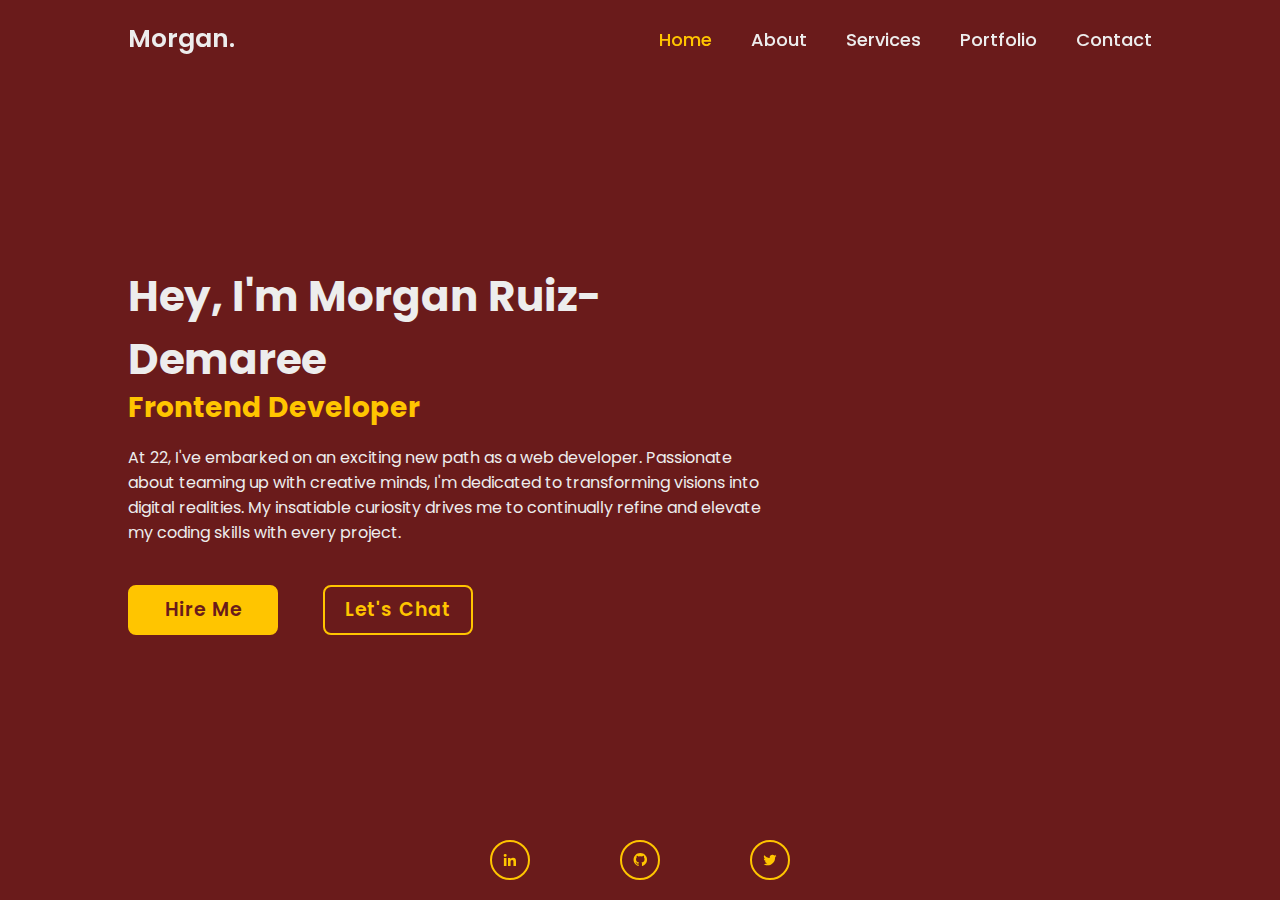
==== index.html @ c68534cd "updates to the footer of the page and sizing issue" ====
<!DOCTYPE html>
<html lang="en">
<head>
    <meta charset="UTF-8">
    <meta name="viewport" content="width=device-width, initial-scale=1.0">
    <title>Morgan R.</title>
    <link rel="stylesheet" href="style.css">
    <link href='https://unpkg.com/boxicons@2.1.4/css/boxicons.min.css' rel='stylesheet'>
    <link rel="preconnect" href="https://fonts.googleapis.com">
    <link rel="preconnect" href="https://fonts.gstatic.com" crossorigin>
    <link href="https://fonts.googleapis.com/css2?family=Poppins:wght@300&family=Roboto:wght@100;300&display=swap" rel="stylesheet">
</head>
<body>
    <header class="header">
        <a href="#" class="logo">Morgan.</a>

        <nav class="navbar">
            <a href="index.html" class="active">Home</a>
            <a href="about.html">About</a>
            <a href="#">Services</a>
            <a href="#">Portfolio</a>
            <a href="contact.html">Contact</a>
        </nav>
    </header>
    <section class="home">
        <div class="home-content">
            <h1>Hey, I'm Morgan Ruiz-Demaree</h1>
            <h3>Frontend Developer</h3>
            <p>At 22, I've embarked on an exciting new path as a web developer. Passionate about teaming up with creative minds, I'm dedicated to transforming visions into digital realities. My insatiable curiosity drives me to continually refine and elevate my coding skills with every project.</p>
            <div class="btn-box">
                <!-- Idea for the Hire Me button: 
                1. Hidden page that will direct them to the an alternative of the portfolio, maybe includes resume highlights? 
                2. A hidden page that basically is just like a cover letter -->
                <a href="#">Hire Me</a>
                <!-- This should just redirect to the contact me page, this should have links to all socials and boxes that allow them to fill out a message (need to see if this is possible through GitHub) -->
                <a href="#">Let's Chat</a>
            </div>
        </div>
    </section>
    <footer class="footer">
        <div class="footer-socials">
            <a href="https://www.linkedin.com/in/mruizdemaree"><i class='bx bxl-linkedin' ></i></a>
            <a href="https://github.com/mruizdem"><i class='bx bxl-github' ></i></a>
            <a href="https://twitter.com/MorganRuizDem"><i class='bx bxl-twitter' ></i></a>
        </div>
    </footer>
</body>
</html>
---- style.css ----
/* GENERAL STYLIZING */
* {
	margin: 0;
	padding: 0;
	box-sizing: border-box;
	font-family: "Poppins", sans-serif;
}

body {
	background: #6a1b1b;
	color: #ededed;
}
h1 {
	font-size: 42px;
	font-weight: 700;
}
h3 {
	font-size: 28px;
	font-weight: 700;
}
p {
	font-size: 16px;
}

/* HEADER */
.header {
	position: fixed;
	width: 100%;
    left: 0;
    top: 0;
	padding: 20px 10%;
	background: transparent;
	display: flex;
	justify-content: space-between;
	align-items: center;
	z-index: 100;
}
.logo {
	font-size: 25px;
	color: #ededed;
	text-decoration: none;
	font-weight: 600;
}

/* NAV BAR */
.navbar a {
	font-size: 18px;
	color: #ededed;
	text-decoration: none;
	font-weight: 500;
	margin-left: 35px;
	transition: 1s;
}
.navbar a:hover,
.navbar a.active {
	color: #ffc500;
}

/* INDEX HOME PAGE - MAIN */
.home {
	height: 100vh;
	display: flex;
	align-items: center;
	padding: 0 10%;
}
.home-content {
	max-width: 650px; /* min length required for home since my name is too long */
}
.home-content h3 {
	color: #ffc500;
	line-height: 1.2;
}
.home-content p {
	margin: 20px 0 40px;
}

/* HOME BUTTONS STYLING & ANIMATION */
.home-content .btn-box {
	display: flex;
	justify-content: space-between;
	width: 345px;
	height: 50px;
}
.btn-box a {
	position: relative;
	display: inline-flex;
	justify-content: center;
	align-items: center;
	width: 150px;
	height: 100%;
	background: #ffc500;
	border: 2px solid #ffc500;
	border-radius: 8px;
	font-size: 19px;
	color: #6a1b1b;
	text-decoration: none;
	font-weight: 600;
	letter-spacing: 1px;
	z-index: 1;
	overflow: hidden;
	transition: 0.5s;
}
.btn-box a:hover {
	color: #ffc500;
}
.btn-box a:nth-child(2) {
	background: transparent;
	color: #ffc500;
}
.btn-box a:nth-child(2):hover {
	color: #6a1b1b;
}
.btn-box a:nth-child(2)::before {
	background: #ffc500;
}
.btn-box a::before {
	content: "";
	position: absolute;
	top: 0;
	left: 0;
	width: 0;
	height: 100%;
	background: #6a1b1b;
	z-index: -1;
	transition: 0.5s;
}
.btn-box a:hover::before {
	width: 100%;
}

/* CONTACT - Body content */
.contact {
	display: flex;
	margin-top: 150px;
}
.contact-content {
	margin: 20px auto;
	width: 650px;
}
.contact-content h1 {
	text-align: center;
	font-size: 56px;
	color: #ffc500;
}
.contact-content h3 {
	text-align: center;
	font-weight: 400;
}
.contact-content p {
	text-align: center;
	margin: 10px 0 0px;
}
.contact-form {
	margin: 0 auto;
	width: 100%;
}
.contact-form label {
	display: inline-block;
	width: 20%; /* This percentage can be adjusted based on your design needs */
	text-align: left; /* Aligns the text to the right, making it closer to the input */
	margin-right: 10px; /* Adds some space between the label and the input */
}
.contact-form input {
	color: #ededed;
	background-color: #6a1b1b;
	border: 2px solid #ffc500;
}

.contact-form input, .contact-form textarea {
	width: 75%;
	margin-bottom: 10px;
	text-align: left; /* This ensures the input text starts from the left */
    padding-left: 5px;
}
/* This ensures the textarea and the submit button appear full width */
.contact-form textarea, .contact-form input[type="submit"] {
	width: 100%;
	display: block; /* This ensures they take up the full width of the form and start on a new line */
	color: #ededed;
	background-color: #6a1b1b;
	border: 2px solid #ffc500;
}
.contact-form textarea::placeholder {
	padding: 5px;
	color: #ededed;
	text-align: center;
}
#submit {
    text-align: center;
}

/* FOOTER */
.footer {
	background: transparent;
	padding: 20px 0;
	text-align: center;
	position: fixed;
	bottom: 0;
	left: 0;
	width: 100%;
	z-index: 1000;
}

/* FOOTER SOCIALS */
.footer-socials {
	width: 300px;
	margin: 0 auto;
	display: flex;
	justify-content: space-between;
}
.footer-socials a {
	display: inline-flex;
	justify-content: center;
	align-items: center;
	width: 40px;
	height: 40px;
	background: transparent;
	border: 2px solid #ffc500;
	border-radius: 20px;
	color: #ffc500;
	text-decoration: none;
}
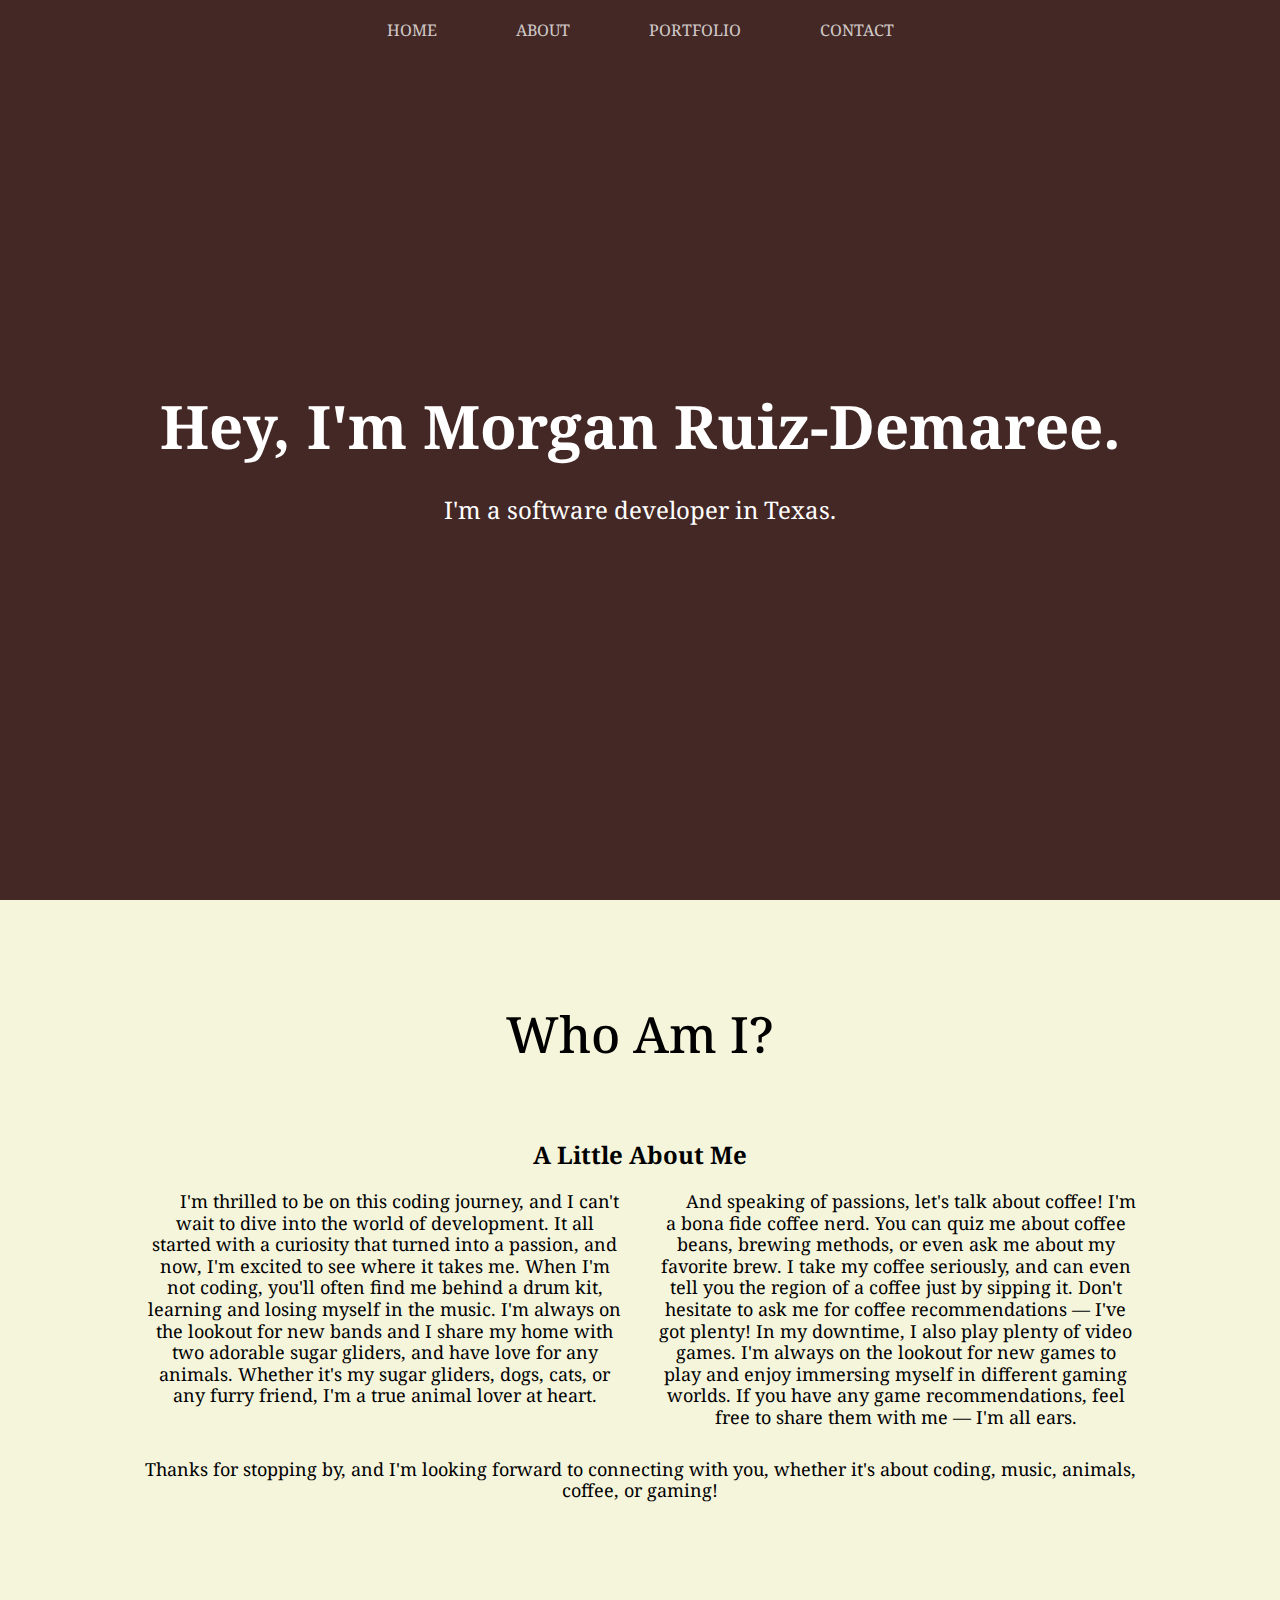
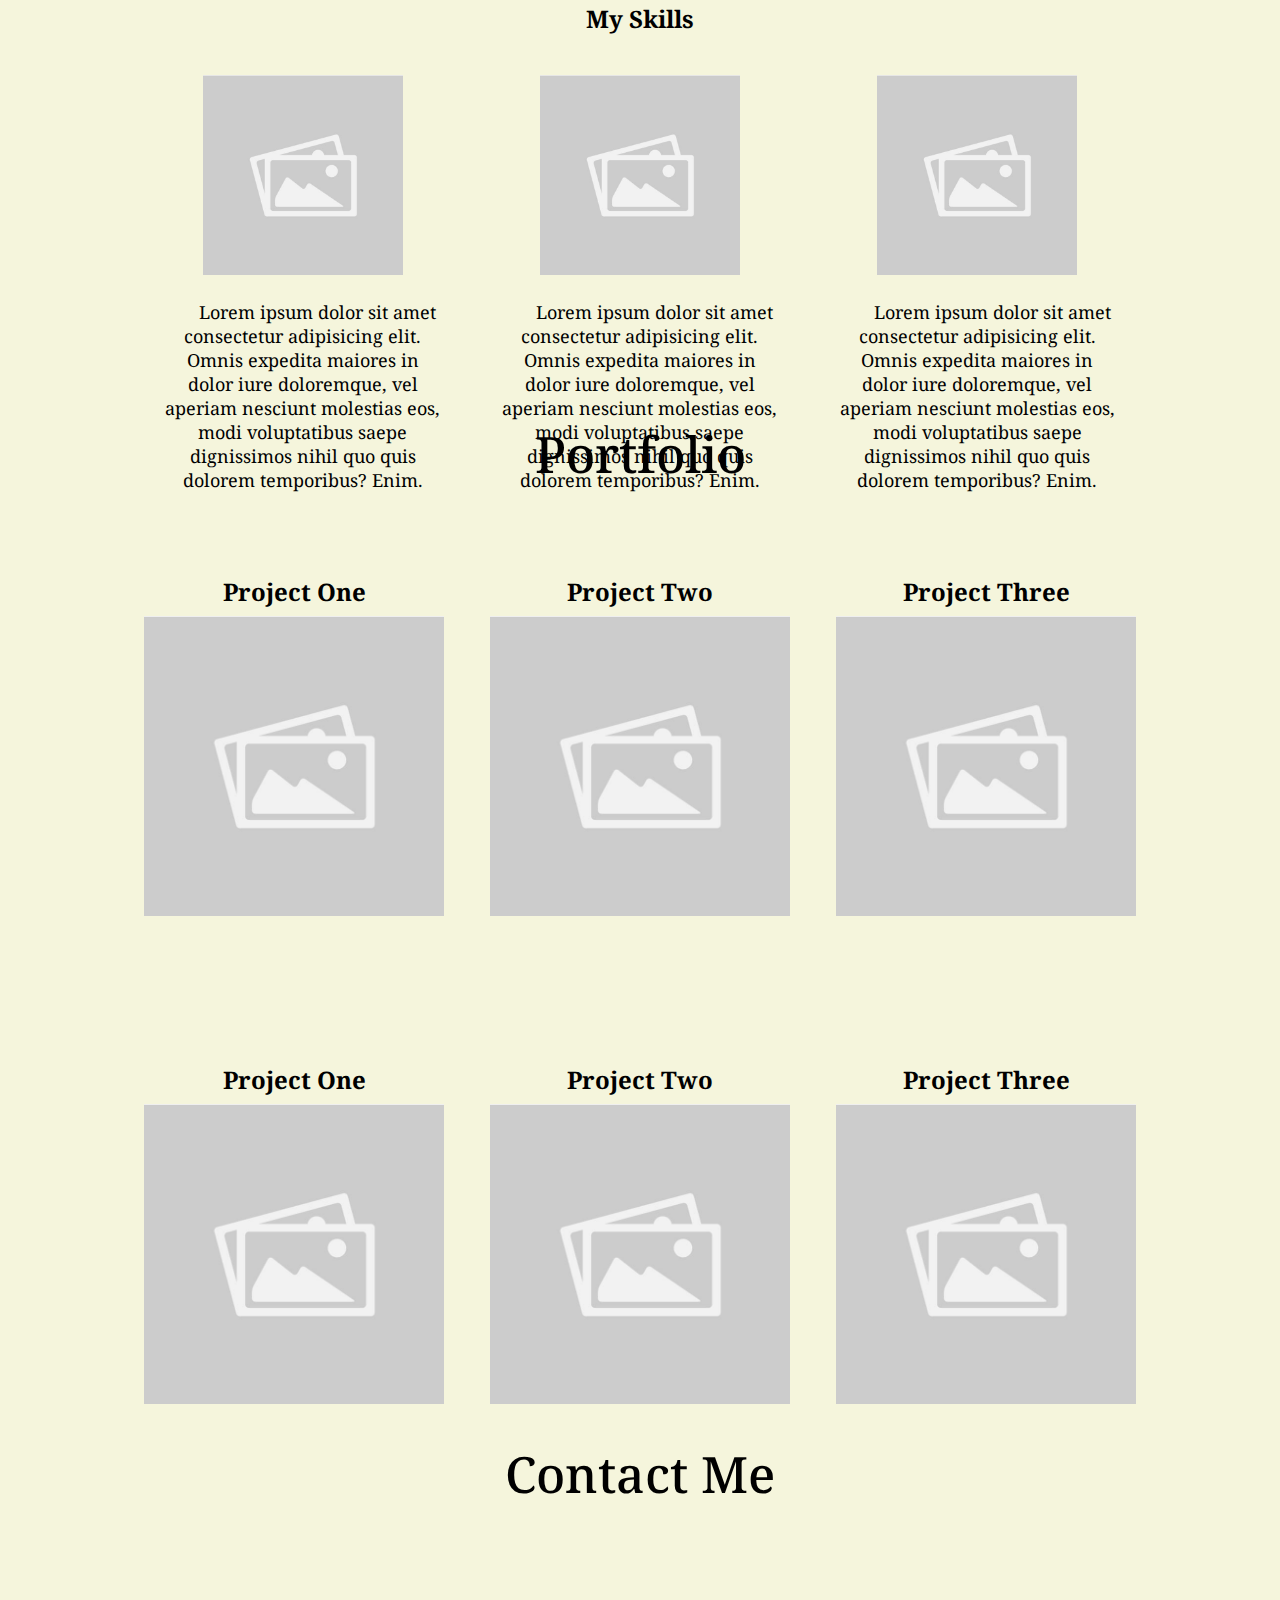
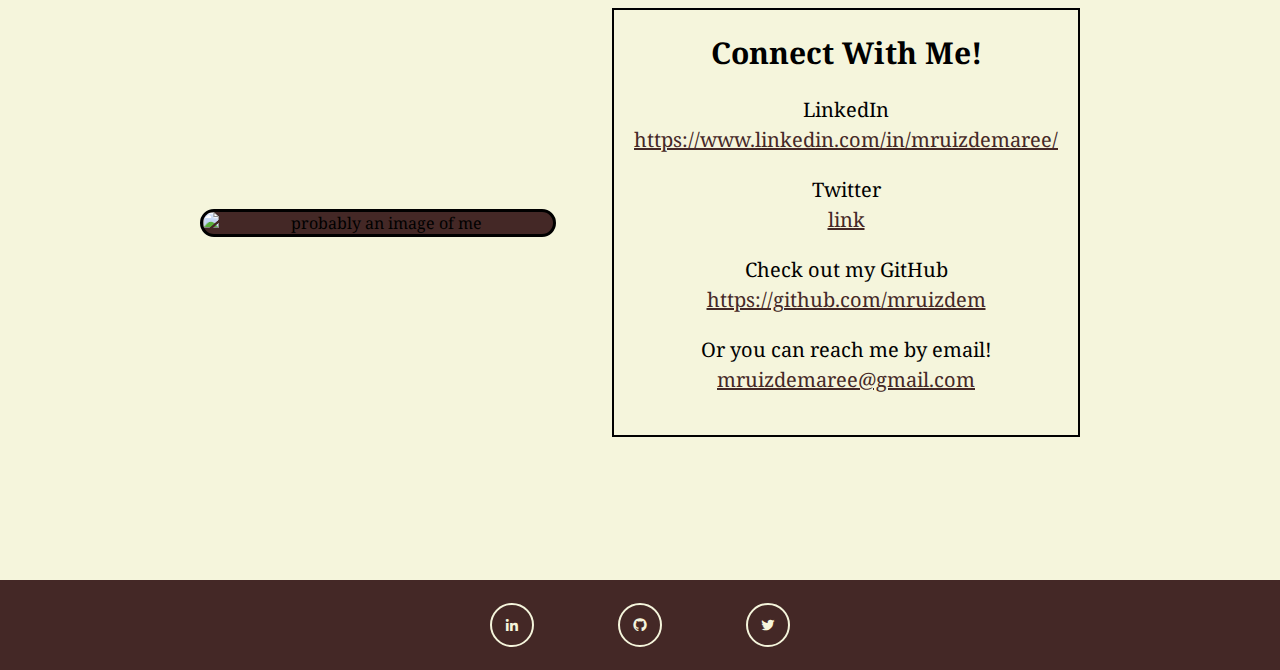
==== commit 8aa684fd: "lots of edits" ====
--- a/index.html
+++ b/index.html
@@ -3,46 +3,129 @@
 <head>
     <meta charset="UTF-8">
     <meta name="viewport" content="width=device-width, initial-scale=1.0">
-    <title>Morgan R.</title>
+    <title>Morgan Ruiz-Demaree</title>
     <link rel="stylesheet" href="style.css">
     <link href='https://unpkg.com/boxicons@2.1.4/css/boxicons.min.css' rel='stylesheet'>
     <link rel="preconnect" href="https://fonts.googleapis.com">
-    <link rel="preconnect" href="https://fonts.gstatic.com" crossorigin>
-    <link href="https://fonts.googleapis.com/css2?family=Poppins:wght@300&family=Roboto:wght@100;300&display=swap" rel="stylesheet">
+<link rel="preconnect" href="https://fonts.gstatic.com" crossorigin>
+<link href="https://fonts.googleapis.com/css2?family=Noto+Serif:wght@300&display=swap" rel="stylesheet">
 </head>
 <body>
+    <!-- HEADER -->
     <header class="header">
-        <a href="#" class="logo">Morgan.</a>
-
-        <nav class="navbar">
-            <a href="index.html" class="active">Home</a>
-            <a href="about.html">About</a>
-            <a href="#">Services</a>
-            <a href="#">Portfolio</a>
-            <a href="contact.html">Contact</a>
+        <nav class="nav-bar">
+            <a href="#home">HOME</a>
+            <a href="#about">ABOUT</a>
+            <a href="#portfolio">PORTFOLIO</a>
+            <a href="#contact">CONTACT</a>
         </nav>
     </header>
-    <section class="home">
-        <div class="home-content">
-            <h1>Hey, I'm Morgan Ruiz-Demaree</h1>
-            <h3>Frontend Developer</h3>
-            <p>At 22, I've embarked on an exciting new path as a web developer. Passionate about teaming up with creative minds, I'm dedicated to transforming visions into digital realities. My insatiable curiosity drives me to continually refine and elevate my coding skills with every project.</p>
-            <div class="btn-box">
-                <!-- Idea for the Hire Me button: 
-                1. Hidden page that will direct them to the an alternative of the portfolio, maybe includes resume highlights? 
-                2. A hidden page that basically is just like a cover letter -->
-                <a href="#">Hire Me</a>
-                <!-- This should just redirect to the contact me page, this should have links to all socials and boxes that allow them to fill out a message (need to see if this is possible through GitHub) -->
-                <a href="#">Let's Chat</a>
-            </div>
+
+    <main class="main">
+        <!-- HOME PAGE -->
+        <div class="page-layout home" id="home">
+            <section class="home-content">
+                <h1 id="title">Hey, I'm Morgan Ruiz-Demaree.</h1>
+                <span class="title-info">I'm a software developer in Texas.</span>
+            </section>
         </div>
-    </section>
+
+        <!-- ABOUT ME PAGE -->
+        <div class="page-layout about" id="about">
+            <section class="about-content">
+                <h2>Who Am I?</h2>
+                <h4>A Little About Me</h4>
+                <div class="about-info">
+                    <p>I'm thrilled to be on this coding journey, and I can't wait to dive into the world of development. It all started with a curiosity that turned into a passion, and now, I'm excited to see where it takes me. When I'm not coding, you'll often find me behind a drum kit, learning and losing myself in the music. I'm always on the lookout for new bands and I share my home with two adorable sugar gliders, and have love for any animals. Whether it's my sugar gliders, dogs, cats, or any furry friend, I'm a true animal lover at heart.</p>
+                    <p>And speaking of passions, let's talk about coffee! I'm a bona fide coffee nerd. You can quiz me about coffee beans, brewing methods, or even ask me about my favorite brew. I take my coffee seriously, and can even tell you the region of a coffee just by sipping it. Don't hesitate to ask me for coffee recommendations — I've got plenty! In my downtime, I also play plenty of video games. I'm always on the lookout for new games to play and enjoy immersing myself in different gaming worlds. If you have any game recommendations, feel free to share them with me — I'm all ears.</p>
+                    <span>Thanks for stopping by, and I'm looking forward to connecting with you, whether it's about coding, music, animals, coffee, or gaming!</span>
+                </div>
+                <section class="skills-info">
+                    <h4 id="skills-header">My Skills</h4>
+                    <div class="skill">
+                        <img src="assets/images/placeholder.jpg" alt="#">
+                        <p>Lorem ipsum dolor sit amet consectetur adipisicing elit. Omnis expedita maiores in dolor iure doloremque, vel aperiam nesciunt molestias eos, modi voluptatibus saepe dignissimos nihil quo quis dolorem temporibus? Enim.</p>
+                    </div>
+                    <div class="skill">
+                        <img src="assets/images/placeholder.jpg" alt="#">
+                        <p>Lorem ipsum dolor sit amet consectetur adipisicing elit. Omnis expedita maiores in dolor iure doloremque, vel aperiam nesciunt molestias eos, modi voluptatibus saepe dignissimos nihil quo quis dolorem temporibus? Enim.</p>
+                    </div>
+                    <div class="skill">
+                        <img src="assets/images/placeholder.jpg" alt="#">
+                        <p>Lorem ipsum dolor sit amet consectetur adipisicing elit. Omnis expedita maiores in dolor iure doloremque, vel aperiam nesciunt molestias eos, modi voluptatibus saepe dignissimos nihil quo quis dolorem temporibus? Enim.</p>
+                    </div>
+                </section>
+            </section>
+        </div>
+
+        <!-- PORTFOLIO PAGE -->
+        <div class="page-layout portfolio" id="portfolio">
+            <section class="portfolio-content">
+                <h2>Portfolio</h2>
+                <!-- SECTIONS INTO TWO ROWS FOR READABILITY -->
+                <!-- ROW ONE -->
+                <div class="project-row">
+                    <section class="project">
+                        <h4>Project One</h4>
+                        <a href="#"><img src="assets/images/placeholder.jpg" alt="project-1"></a>
+                    </section>
+                    <section class="project">
+                        <h4>Project Two</h4>
+                        <a href="#"><img src="assets/images/placeholder.jpg" alt="project-2"></a>
+                    </section>
+                    <section class="project">
+                        <h4>Project Three</h4>
+                        <a href="#"><img src="assets/images/placeholder.jpg" alt="project-3"></a>
+                    </section>
+                </div>
+                <!-- ROW TWO -->
+                <div class="project-row">
+                    <section class="project">
+                        <h4>Project One</h4>
+                        <a href="#"><img src="assets/images/placeholder.jpg" alt="project-1"></a>
+                    </section>
+                    <section class="project">
+                        <h4>Project Two</h4>
+                        <a href="#"><img src="assets/images/placeholder.jpg" alt="project-2"></a>
+                    </section>
+                    <section class="project">
+                        <h4>Project Three</h4>
+                        <a href="#"><img src="assets/images/placeholder.jpg" alt="project-3"></a>
+                    </section>
+                </div>
+            </section>
+        </div>
+
+        <!-- CONTACT PAGE -->
+        <div class="page-layout contact" id="contact">
+            <section class="contact-content">
+                <h2>Contact Me</h2>
+                <div class="contact-info">
+                    <img src="assets/images/me.png" alt="probably an image of me" id="personal-image">
+                    <section class="info-container">
+                        <h6>Connect With Me!</h6>
+                        <span>LinkedIn</span>
+                        <a href="https://www.linkedin.com/in/mruizdemaree/">https://www.linkedin.com/in/mruizdemaree/</a>
+                        <span>Twitter</span>
+                        <a href="#">link</a>
+                        <span>Check out my GitHub</span>
+                        <a href="https://github.com/mruizdem">https://github.com/mruizdem</a>
+                        <span>Or you can reach me by email!</span>
+                        <a href="mailto:mruizdemaree@gmail.com">mruizdemaree@gmail.com</a>
+                    </section>
+                </div>
+            </section>
+        </div>
+    </main>
+
+    <!-- FOOTER -->
     <footer class="footer">
         <div class="footer-socials">
-            <a href="https://www.linkedin.com/in/mruizdemaree"><i class='bx bxl-linkedin' ></i></a>
+            <a href="https://www.linkedin.com/in/mruizdemaree/"><i class='bx bxl-linkedin'></i></a>
             <a href="https://github.com/mruizdem"><i class='bx bxl-github' ></i></a>
-            <a href="https://twitter.com/MorganRuizDem"><i class='bx bxl-twitter' ></i></a>
+            <a href="#"><i class='bx bxl-twitter' ></i></a>
         </div>
     </footer>
+    <script src="script.js"></script>
 </body>
-</html>
+</html>--- a/style.css
+++ b/style.css
@@ -1,213 +1,249 @@
-/* GENERAL STYLIZING */
+/* -------------------- COLORS -------------------- */
+/* 
+#f5f5dc - beige
+#dcae96 - light red
+#90645a - maroonish
+#442826 - dark
+*/
+
+/* -------------------- CSS RESET -------------------- */
 * {
-	margin: 0;
-	padding: 0;
-	box-sizing: border-box;
-	font-family: "Poppins", sans-serif;
-}
-
+    margin: 0;
+    padding: 0;
+    font-family: 'Noto Serif', serif;
+    flex-wrap: wrap;
+}
+
+/* -------------------- TYPOGRAPHY -------------------- */
+#title {
+    font-size: 60px;
+    color: white;
+}
+
+h2 {
+    font-size: 50px;
+    font-weight: 500;
+    margin-bottom: 50px;
+}
+
+h4 {
+    font-size: 24px;
+}
+
+h6 {
+    font-size: 30px;
+    margin-bottom: 20px;
+}
+
+p {
+    text-align: center;
+    font-size: 18px;
+    text-indent: 30px;
+}
+
+span {
+    font-size: 24px;
+    color: white;
+}
+
+/* -------------------- BODY EDITS -------------------- */
 body {
-	background: #6a1b1b;
-	color: #ededed;
-}
-h1 {
-	font-size: 42px;
-	font-weight: 700;
-}
-h3 {
-	font-size: 28px;
-	font-weight: 700;
-}
-p {
-	font-size: 16px;
-}
-
-/* HEADER */
+    background-color: #442826;
+}
+
+.page-layout {
+    height: 100vh;
+    padding: 100px 20px 20px 20px;
+    text-align: center;
+}
+
+.about-content, .portfolio-content, .contact-content {
+    width: 80%;
+    margin: 0 auto;
+}
+
+/* -------------------- HEADER STYLES -------------------- */
 .header {
-	position: fixed;
-	width: 100%;
+    background-color: #442826;
+    opacity: 75%;
+    position: fixed;
+    top: 0;
     left: 0;
-    top: 0;
-	padding: 20px 10%;
-	background: transparent;
-	display: flex;
-	justify-content: space-between;
-	align-items: center;
-	z-index: 100;
-}
-.logo {
-	font-size: 25px;
-	color: #ededed;
-	text-decoration: none;
-	font-weight: 600;
-}
-
-/* NAV BAR */
-.navbar a {
-	font-size: 18px;
-	color: #ededed;
-	text-decoration: none;
-	font-weight: 500;
-	margin-left: 35px;
-	transition: 1s;
-}
-.navbar a:hover,
-.navbar a.active {
-	color: #ffc500;
-}
-
-/* INDEX HOME PAGE - MAIN */
-.home {
-	height: 100vh;
-	display: flex;
-	align-items: center;
-	padding: 0 10%;
+    height: 60px;
+    width: 100%;
+    display: flex;
+    justify-content: center;
+    align-items: center;
+}
+
+.nav-bar a {
+    padding-right: 75px;
+    color: white;
+    text-decoration: none;
+    transition: .3s;
+}
+
+.nav-bar a:last-of-type {
+    padding: 0;
+}
+
+.nav-bar a:hover, .nav-bar a.active {
+    color: black;
+}
+
+/* -------------------- HOME STYLES -------------------- */
+#home {
+    padding: 0;
+    display: flex;
+    justify-content: center;
+    align-items: center;
 }
 .home-content {
-	max-width: 650px; /* min length required for home since my name is too long */
-}
-.home-content h3 {
-	color: #ffc500;
-	line-height: 1.2;
-}
-.home-content p {
-	margin: 20px 0 40px;
-}
-
-/* HOME BUTTONS STYLING & ANIMATION */
-.home-content .btn-box {
-	display: flex;
-	justify-content: space-between;
-	width: 345px;
-	height: 50px;
-}
-.btn-box a {
-	position: relative;
-	display: inline-flex;
-	justify-content: center;
-	align-items: center;
-	width: 150px;
-	height: 100%;
-	background: #ffc500;
-	border: 2px solid #ffc500;
-	border-radius: 8px;
-	font-size: 19px;
-	color: #6a1b1b;
-	text-decoration: none;
-	font-weight: 600;
-	letter-spacing: 1px;
-	z-index: 1;
-	overflow: hidden;
-	transition: 0.5s;
-}
-.btn-box a:hover {
-	color: #ffc500;
-}
-.btn-box a:nth-child(2) {
-	background: transparent;
-	color: #ffc500;
-}
-.btn-box a:nth-child(2):hover {
-	color: #6a1b1b;
-}
-.btn-box a:nth-child(2)::before {
-	background: #ffc500;
-}
-.btn-box a::before {
-	content: "";
-	position: absolute;
-	top: 0;
-	left: 0;
-	width: 0;
-	height: 100%;
-	background: #6a1b1b;
-	z-index: -1;
-	transition: 0.5s;
-}
-.btn-box a:hover::before {
-	width: 100%;
-}
-
-/* CONTACT - Body content */
+    display: flex;
+    justify-content: center;
+    align-items: center;
+    flex-direction: column;
+    line-height: 2;
+}
+
+/* -------------------- ABOUT STYLES -------------------- */
+.about {
+    background-color: #f5f5dc;
+}
+
+.about-content {
+    display: flex;
+    flex-direction: column;
+    gap: 20px;
+}
+
+.about-info {
+    display: flex;
+    justify-content: space-evenly;
+    line-height: 1.2;
+    gap: 30px;
+    margin-bottom: 80px;
+    flex-wrap: wrap;
+}
+
+.about-info p {
+    flex: 1;
+}
+
+.about-info span {
+    font-size: 18px;
+    color: black;
+    width: 100%;
+}
+
+.skills-info {
+    text-align: center;
+    display: flex;
+    flex-wrap: wrap;
+    justify-content: space-evenly;
+    align-items: center;
+    gap: 20px;
+}
+
+.skill {
+    flex: 1;
+    padding: 20px;
+}
+
+.skill img {
+    width: 200px;
+    margin-bottom: 20px;
+}
+
+#skills-header {
+    width: 100%;
+}
+
+/* -------------------- PORTFOLIO STYLES -------------------- */
+.portfolio {
+    background-color: #f5f5dc;
+}
+
+.portfolio-content {
+    display: flex;
+    flex-direction: column;
+    gap: 30px;
+}
+
+.project-row {
+    display: flex;
+    justify-content: space-between;
+    align-items: center;
+    margin-bottom: 100px;
+}
+
+.project {
+    line-height: 2;
+}
+
+.project img {
+    width: 300px;
+}
+
+/* -------------------- CONTACT STYLES -------------------- */
 .contact {
-	display: flex;
-	margin-top: 150px;
-}
-.contact-content {
-	margin: 20px auto;
-	width: 650px;
-}
-.contact-content h1 {
-	text-align: center;
-	font-size: 56px;
-	color: #ffc500;
-}
-.contact-content h3 {
-	text-align: center;
-	font-weight: 400;
-}
-.contact-content p {
-	text-align: center;
-	margin: 10px 0 0px;
-}
-.contact-form {
-	margin: 0 auto;
-	width: 100%;
-}
-.contact-form label {
-	display: inline-block;
-	width: 20%; /* This percentage can be adjusted based on your design needs */
-	text-align: left; /* Aligns the text to the right, making it closer to the input */
-	margin-right: 10px; /* Adds some space between the label and the input */
-}
-.contact-form input {
-	color: #ededed;
-	background-color: #6a1b1b;
-	border: 2px solid #ffc500;
-}
-
-.contact-form input, .contact-form textarea {
-	width: 75%;
-	margin-bottom: 10px;
-	text-align: left; /* This ensures the input text starts from the left */
-    padding-left: 5px;
-}
-/* This ensures the textarea and the submit button appear full width */
-.contact-form textarea, .contact-form input[type="submit"] {
-	width: 100%;
-	display: block; /* This ensures they take up the full width of the form and start on a new line */
-	color: #ededed;
-	background-color: #6a1b1b;
-	border: 2px solid #ffc500;
-}
-.contact-form textarea::placeholder {
-	padding: 5px;
-	color: #ededed;
-	text-align: center;
-}
-#submit {
-    text-align: center;
-}
-
-/* FOOTER */
+    background-color: #f5f5dc;
+    height: 80vh;
+}
+
+.contact-info {
+    padding-top: 50px;
+    display: flex;
+    justify-content: space-evenly;
+    align-items: center;
+}
+
+.info-container {
+    color: black;
+    border: 2px solid black;
+    line-height: 1.5;
+    padding: 20px 20px;
+}
+
+.info-container a, .info-container span {
+    font-size: 20px;
+    color: black;
+    display: block;
+}
+
+.info-container a {
+    padding-bottom: 20px;
+    color: #442826;
+}
+
+.info-container a:hover {
+    color: #dcae96;
+}
+
+#personal-image {
+    width: 350px;
+    background-color: #442826;
+    border: 3px solid black;
+    border-radius: 50px;
+}
+
+/* -------------------- FOOTER STYLES -------------------- */
 .footer {
-	background: transparent;
-	padding: 20px 0;
-	text-align: center;
-	position: fixed;
-	bottom: 0;
-	left: 0;
-	width: 100%;
-	z-index: 1000;
-}
-
-/* FOOTER SOCIALS */
+    background-color: #442826;
+    height: 10vh;
+    width: 100%;
+    display: flex;
+    justify-content: center;
+    align-items: center;
+}
+
 .footer-socials {
 	width: 300px;
 	margin: 0 auto;
 	display: flex;
 	justify-content: space-between;
 }
+
 .footer-socials a {
 	display: inline-flex;
 	justify-content: center;
@@ -215,8 +251,15 @@
 	width: 40px;
 	height: 40px;
 	background: transparent;
-	border: 2px solid #ffc500;
-	border-radius: 20px;
-	color: #ffc500;
+	border: 2px solid #f5f5dc;
+	border-radius: 30px;
+	color: #f5f5dc;
 	text-decoration: none;
 }
+
+.footer-socials a:hover {
+    border-color: black;
+    color: black;
+}
+
+/* -------------------- BUTTON STYLES -------------------- */
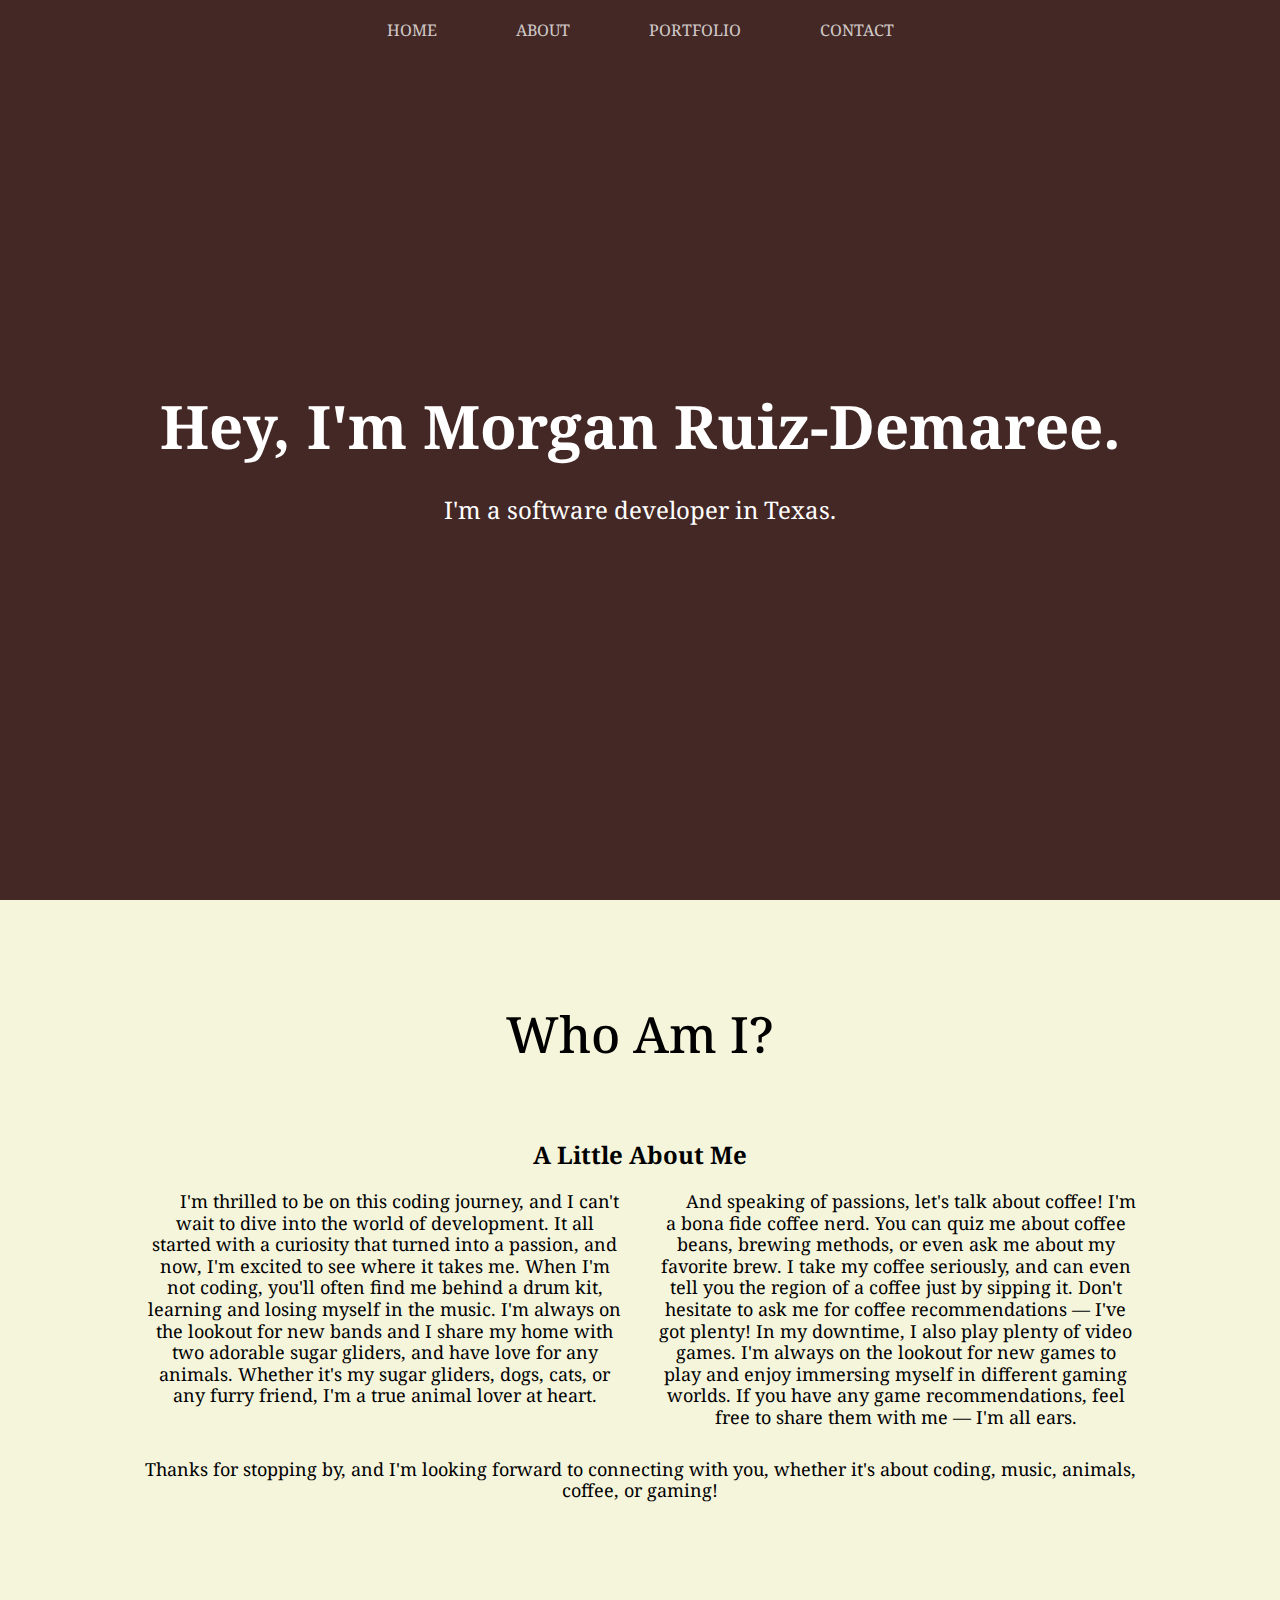
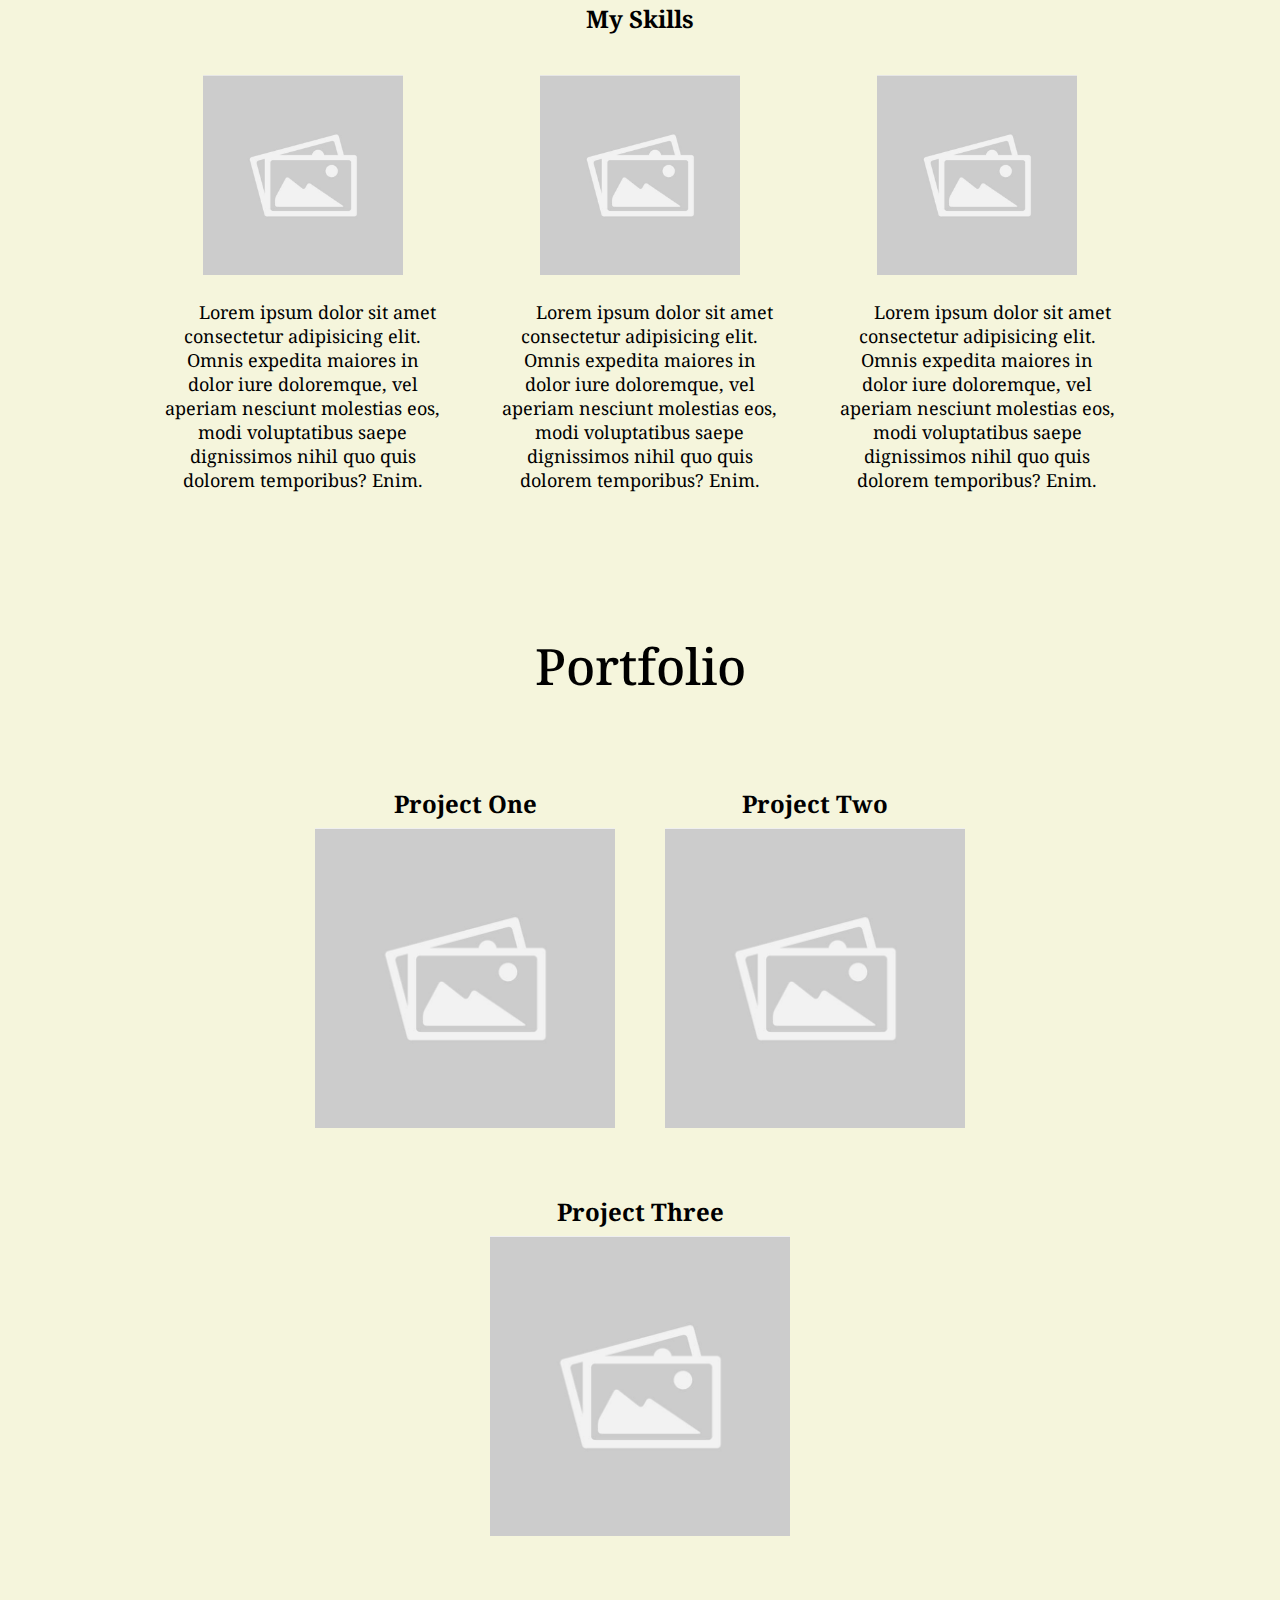
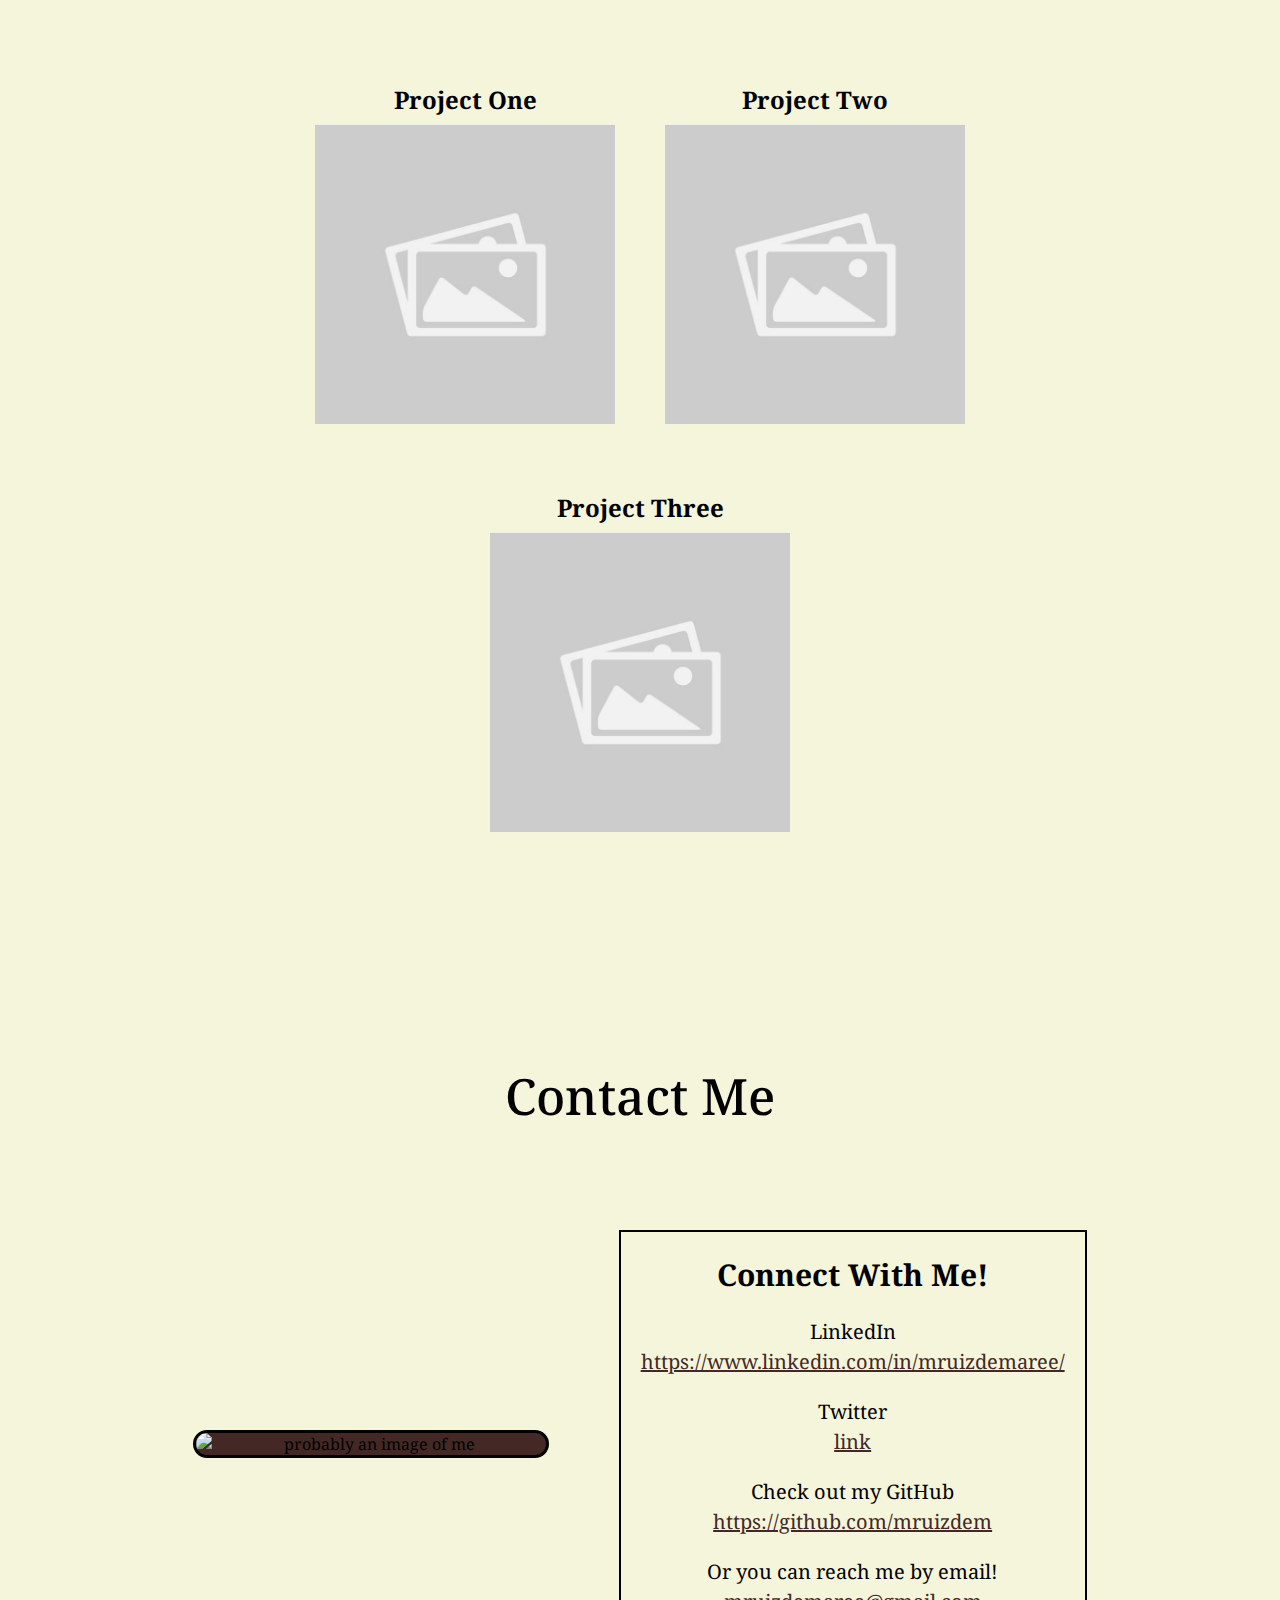
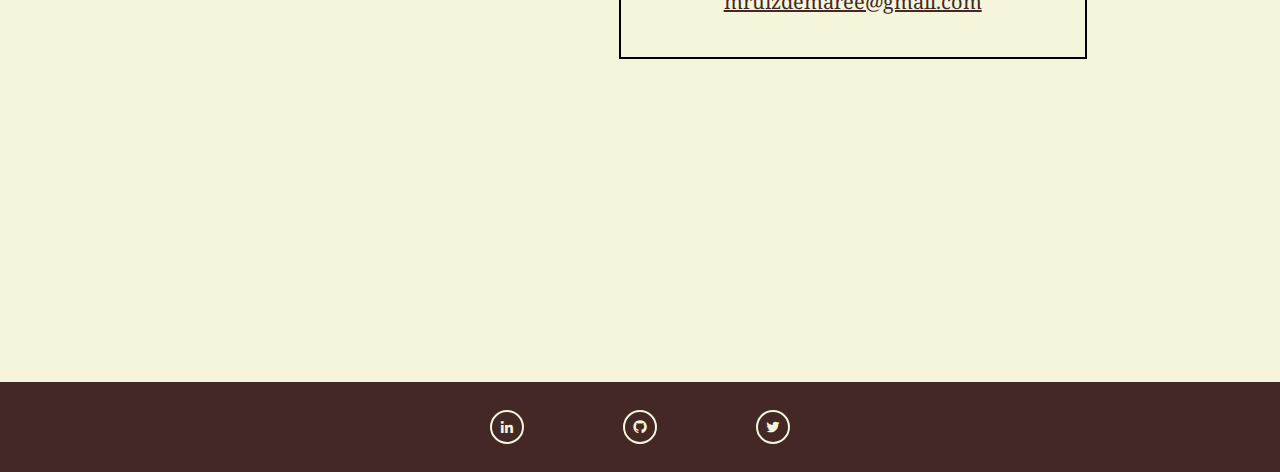
==== commit d9bfc674: "adjustments for mobile" ====
--- a/index.html
+++ b/index.html
@@ -13,7 +13,7 @@
 <body>
     <!-- HEADER -->
     <header class="header">
-        <nav class="nav-bar">
+        <nav class="nav-bar" id="nav-bar">
             <a href="#home">HOME</a>
             <a href="#about">ABOUT</a>
             <a href="#portfolio">PORTFOLIO</a>
--- a/style.css
+++ b/style.css
@@ -52,7 +52,7 @@
 }
 
 .page-layout {
-    height: 100vh;
+    min-height: 100vh;
     padding: 100px 20px 20px 20px;
     text-align: center;
 }
@@ -172,9 +172,10 @@
 
 .project-row {
     display: flex;
-    justify-content: space-between;
+    justify-content: center;
     align-items: center;
     margin-bottom: 100px;
+    gap: 50px;
 }
 
 .project {
@@ -196,6 +197,7 @@
     display: flex;
     justify-content: space-evenly;
     align-items: center;
+    gap: 20px;
 }
 
 .info-container {
@@ -248,8 +250,8 @@
 	display: inline-flex;
 	justify-content: center;
 	align-items: center;
-	width: 40px;
-	height: 40px;
+	width: 30px;
+	height: 30px;
 	background: transparent;
 	border: 2px solid #f5f5dc;
 	border-radius: 30px;
@@ -262,4 +264,23 @@
     color: black;
 }
 
-/* -------------------- BUTTON STYLES -------------------- */
+/* -------------------- MOBILE EDITS -------------------- */
+@media screen and (max-width: 768px) {
+    /* CSS adjustments for smaller screens */
+    .page-layout {
+        padding: 20px;
+    }
+
+    h1 {
+        font-size: 36px;
+    }
+
+    p {
+        font-size: 16px;
+        text-indent: 0;
+    }
+
+    .nav-bar a {
+        padding-right: 30px;
+    }
+}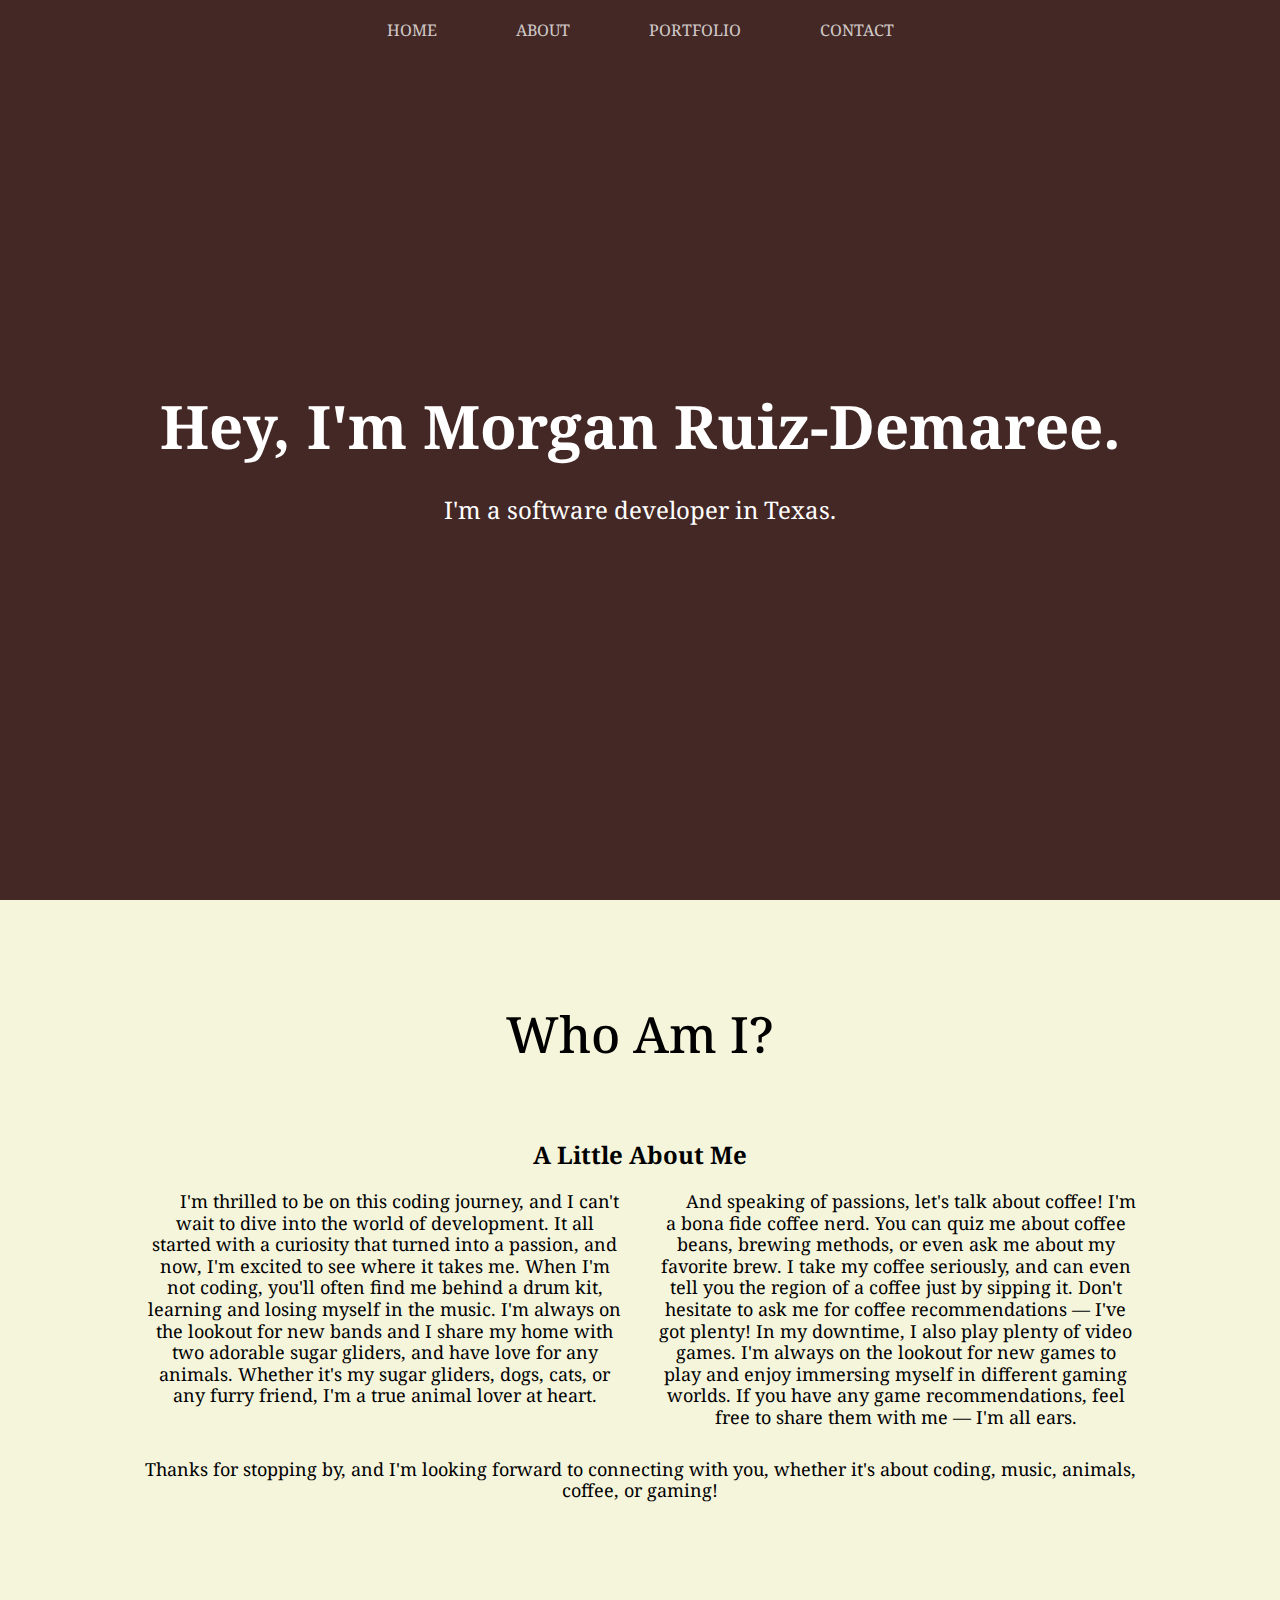
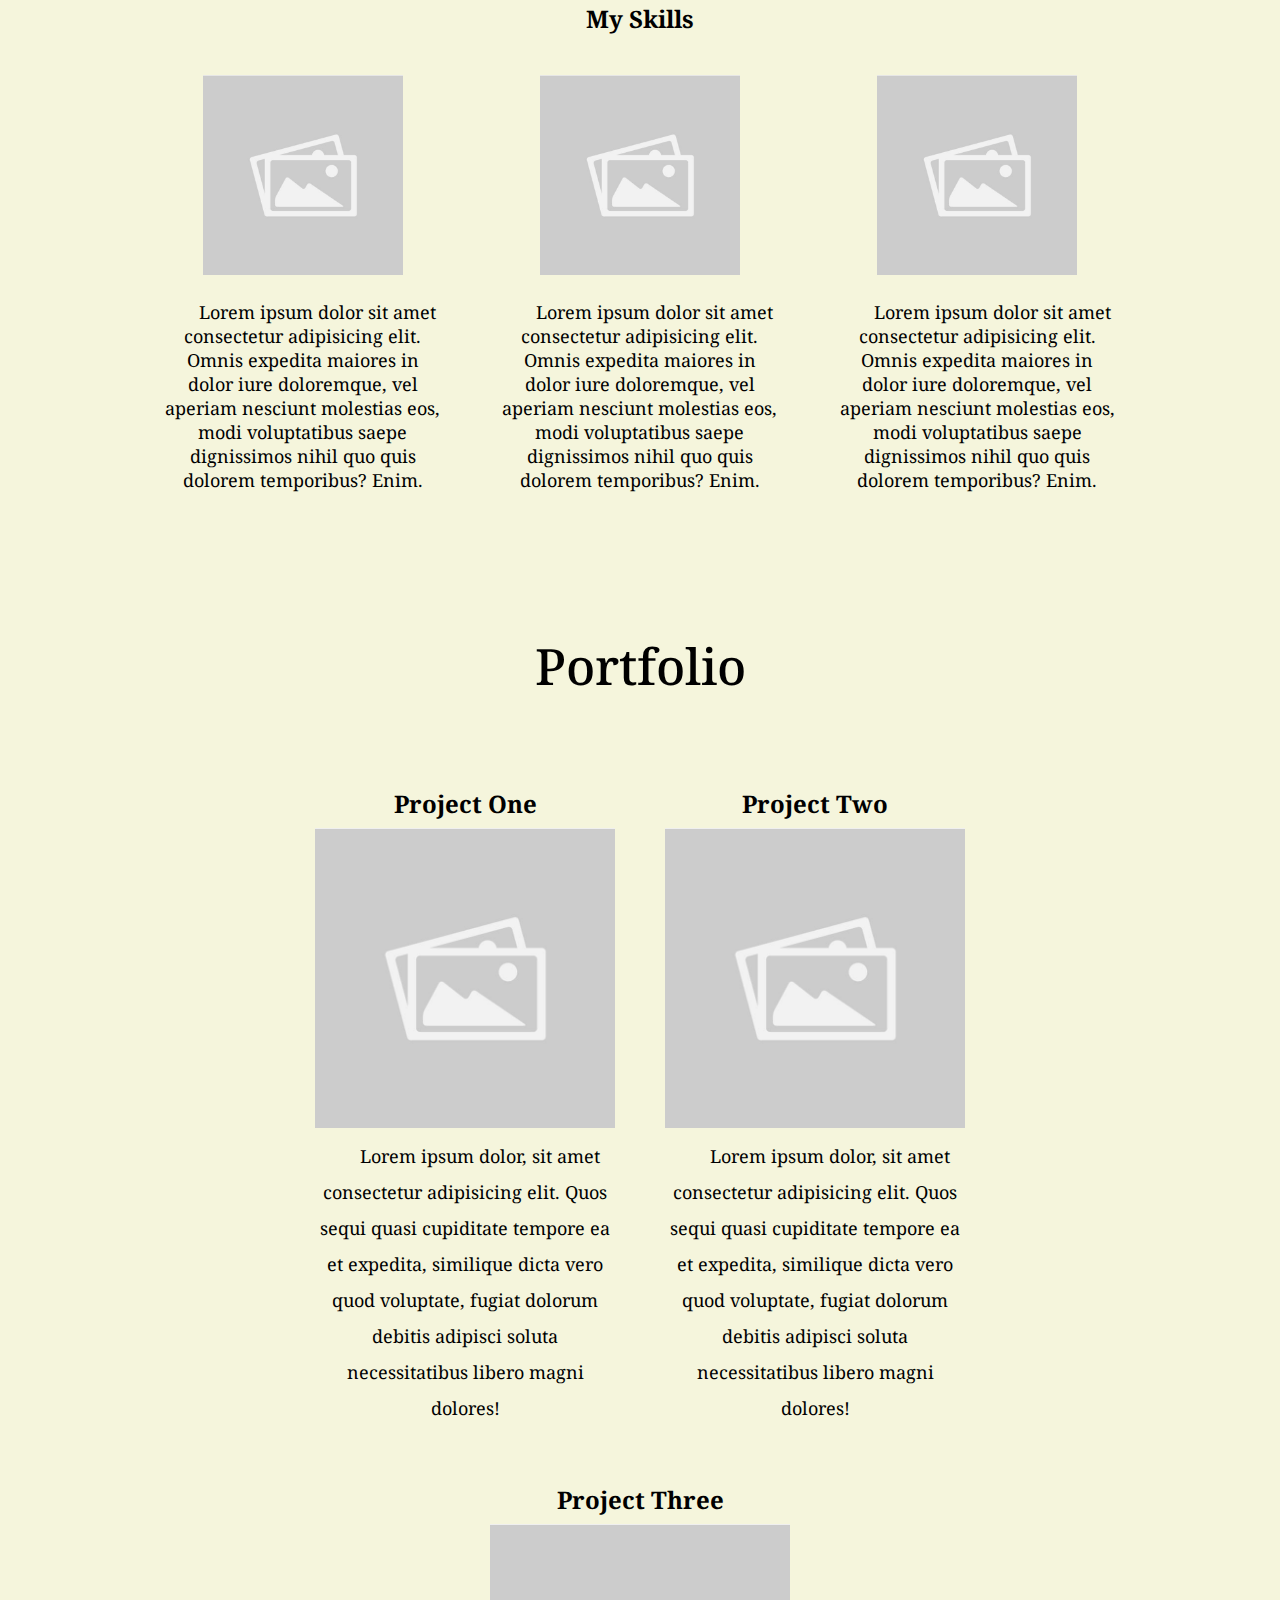
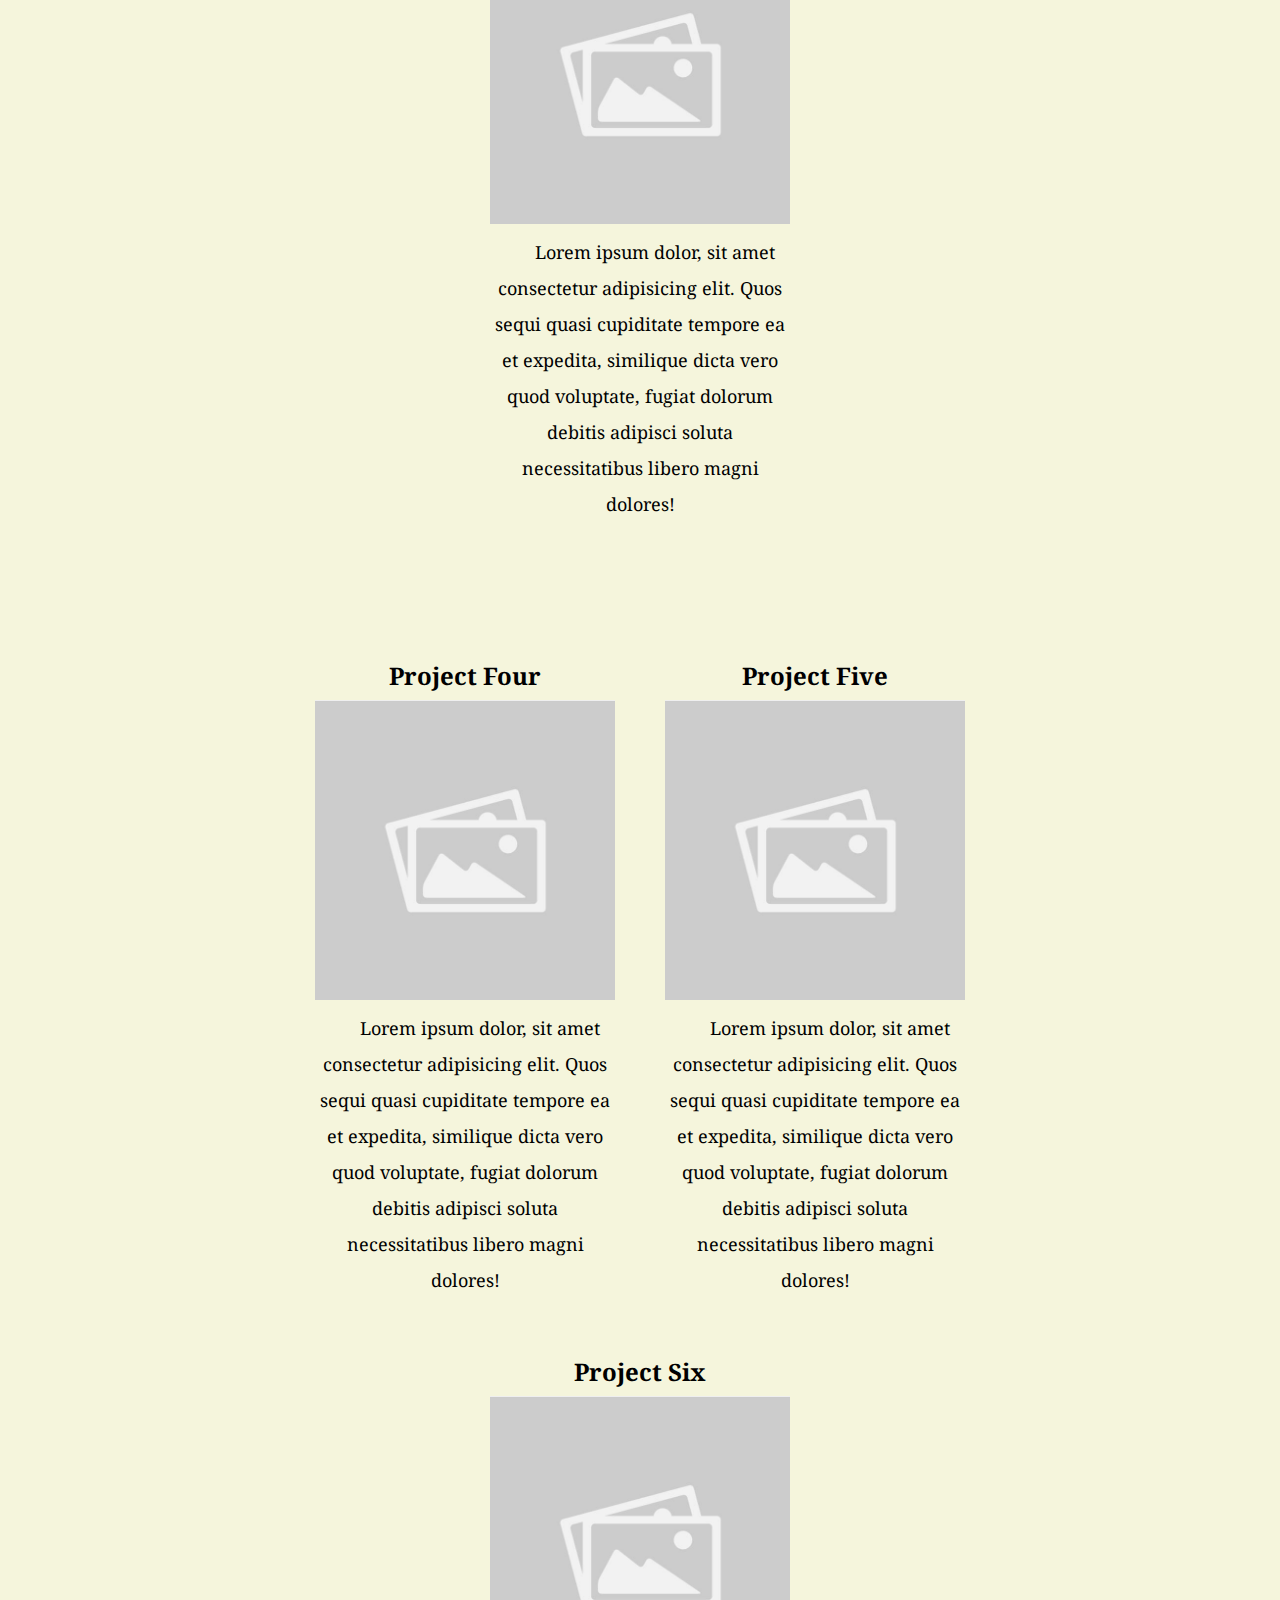
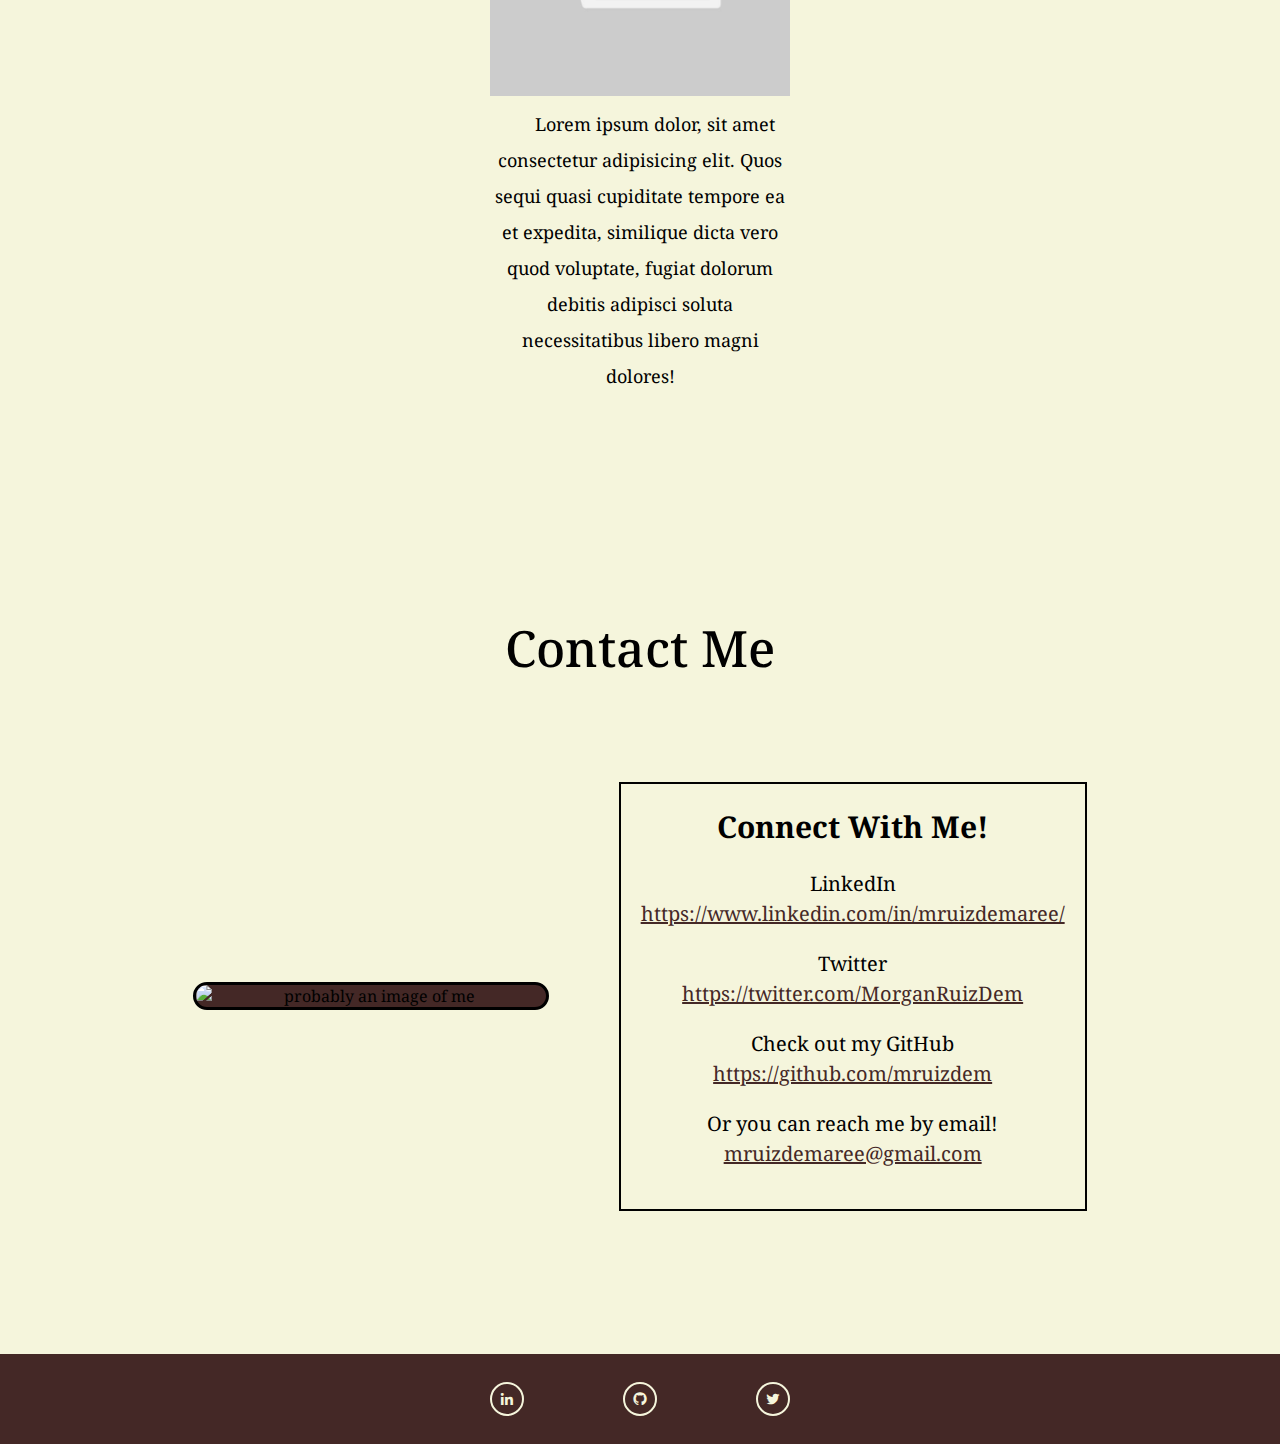
==== commit b192d811: "changes" ====
--- a/index.html
+++ b/index.html
@@ -67,30 +67,36 @@
                 <div class="project-row">
                     <section class="project">
                         <h4>Project One</h4>
-                        <a href="#"><img src="assets/images/placeholder.jpg" alt="project-1"></a>
+                        <a href="#"><img src="assets/images/placeholder.jpg" alt="project-1" onmouseover="projectHover(this)" onmouseleave="projectHoverOff(this)"></a>
+                        <p>Lorem ipsum dolor, sit amet consectetur adipisicing elit. Quos sequi quasi cupiditate tempore ea et expedita, similique dicta vero quod voluptate, fugiat dolorum debitis adipisci soluta necessitatibus libero magni dolores!</p>
                     </section>
                     <section class="project">
                         <h4>Project Two</h4>
-                        <a href="#"><img src="assets/images/placeholder.jpg" alt="project-2"></a>
+                        <a href="#"><img src="assets/images/placeholder.jpg" alt="project-2" onmouseover="projectHover(this)" onmouseleave="projectHoverOff(this)"></a>
+                        <p>Lorem ipsum dolor, sit amet consectetur adipisicing elit. Quos sequi quasi cupiditate tempore ea et expedita, similique dicta vero quod voluptate, fugiat dolorum debitis adipisci soluta necessitatibus libero magni dolores!</p>
                     </section>
                     <section class="project">
                         <h4>Project Three</h4>
-                        <a href="#"><img src="assets/images/placeholder.jpg" alt="project-3"></a>
+                        <a href="#"><img src="assets/images/placeholder.jpg" alt="project-3" onmouseover="projectHover(this)" onmouseleave="projectHoverOff(this)"></a>
+                        <p>Lorem ipsum dolor, sit amet consectetur adipisicing elit. Quos sequi quasi cupiditate tempore ea et expedita, similique dicta vero quod voluptate, fugiat dolorum debitis adipisci soluta necessitatibus libero magni dolores!</p>
                     </section>
                 </div>
                 <!-- ROW TWO -->
                 <div class="project-row">
                     <section class="project">
-                        <h4>Project One</h4>
-                        <a href="#"><img src="assets/images/placeholder.jpg" alt="project-1"></a>
+                        <h4>Project Four</h4>
+                        <a href="#"><img src="assets/images/placeholder.jpg" alt="project-1" onmouseover="projectHover(this)" onmouseleave="projectHoverOff(this)"></a>
+                        <p>Lorem ipsum dolor, sit amet consectetur adipisicing elit. Quos sequi quasi cupiditate tempore ea et expedita, similique dicta vero quod voluptate, fugiat dolorum debitis adipisci soluta necessitatibus libero magni dolores!</p>
                     </section>
                     <section class="project">
-                        <h4>Project Two</h4>
-                        <a href="#"><img src="assets/images/placeholder.jpg" alt="project-2"></a>
+                        <h4>Project Five</h4>
+                        <a href="#"><img src="assets/images/placeholder.jpg" alt="project-2" onmouseover="projectHover(this)" onmouseleave="projectHoverOff(this)"></a>
+                        <p>Lorem ipsum dolor, sit amet consectetur adipisicing elit. Quos sequi quasi cupiditate tempore ea et expedita, similique dicta vero quod voluptate, fugiat dolorum debitis adipisci soluta necessitatibus libero magni dolores!</p>
                     </section>
                     <section class="project">
-                        <h4>Project Three</h4>
-                        <a href="#"><img src="assets/images/placeholder.jpg" alt="project-3"></a>
+                        <h4>Project Six</h4>
+                        <a href="#"><img src="assets/images/placeholder.jpg" alt="project-3" onmouseover="projectHover(this)" onmouseleave="projectHoverOff(this)"></a>
+                        <p>Lorem ipsum dolor, sit amet consectetur adipisicing elit. Quos sequi quasi cupiditate tempore ea et expedita, similique dicta vero quod voluptate, fugiat dolorum debitis adipisci soluta necessitatibus libero magni dolores!</p>
                     </section>
                 </div>
             </section>
@@ -107,7 +113,7 @@
                         <span>LinkedIn</span>
                         <a href="https://www.linkedin.com/in/mruizdemaree/">https://www.linkedin.com/in/mruizdemaree/</a>
                         <span>Twitter</span>
-                        <a href="#">link</a>
+                        <a href="https://twitter.com/MorganRuizDem">https://twitter.com/MorganRuizDem</a>
                         <span>Check out my GitHub</span>
                         <a href="https://github.com/mruizdem">https://github.com/mruizdem</a>
                         <span>Or you can reach me by email!</span>
@@ -123,7 +129,7 @@
         <div class="footer-socials">
             <a href="https://www.linkedin.com/in/mruizdemaree/"><i class='bx bxl-linkedin'></i></a>
             <a href="https://github.com/mruizdem"><i class='bx bxl-github' ></i></a>
-            <a href="#"><i class='bx bxl-twitter' ></i></a>
+            <a href="https://twitter.com/MorganRuizDem"><i class='bx bxl-twitter' ></i></a>
         </div>
     </footer>
     <script src="script.js"></script>
--- a/style.css
+++ b/style.css
@@ -180,16 +180,24 @@
 
 .project {
     line-height: 2;
+    display: flex;
+    flex-direction: column;
+    max-width: 300px;
 }
 
 .project img {
     width: 300px;
+}
+
+/* -------------------- PORTFOLIO HOVER -------------------- */
+.active-proj {
+    box-shadow: 5px 5px black;
 }
 
 /* -------------------- CONTACT STYLES -------------------- */
 .contact {
     background-color: #f5f5dc;
-    height: 80vh;
+    min-height: 80vh;
 }
 
 .contact-info {
@@ -271,6 +279,10 @@
         padding: 20px;
     }
 
+    .contact {
+        min-height: auto;
+    }
+
     h1 {
         font-size: 36px;
     }
@@ -281,6 +293,10 @@
     }
 
     .nav-bar a {
-        padding-right: 30px;
+        padding-right: 20px;
+    }
+
+    img {
+        max-width: 100%;
     }
 }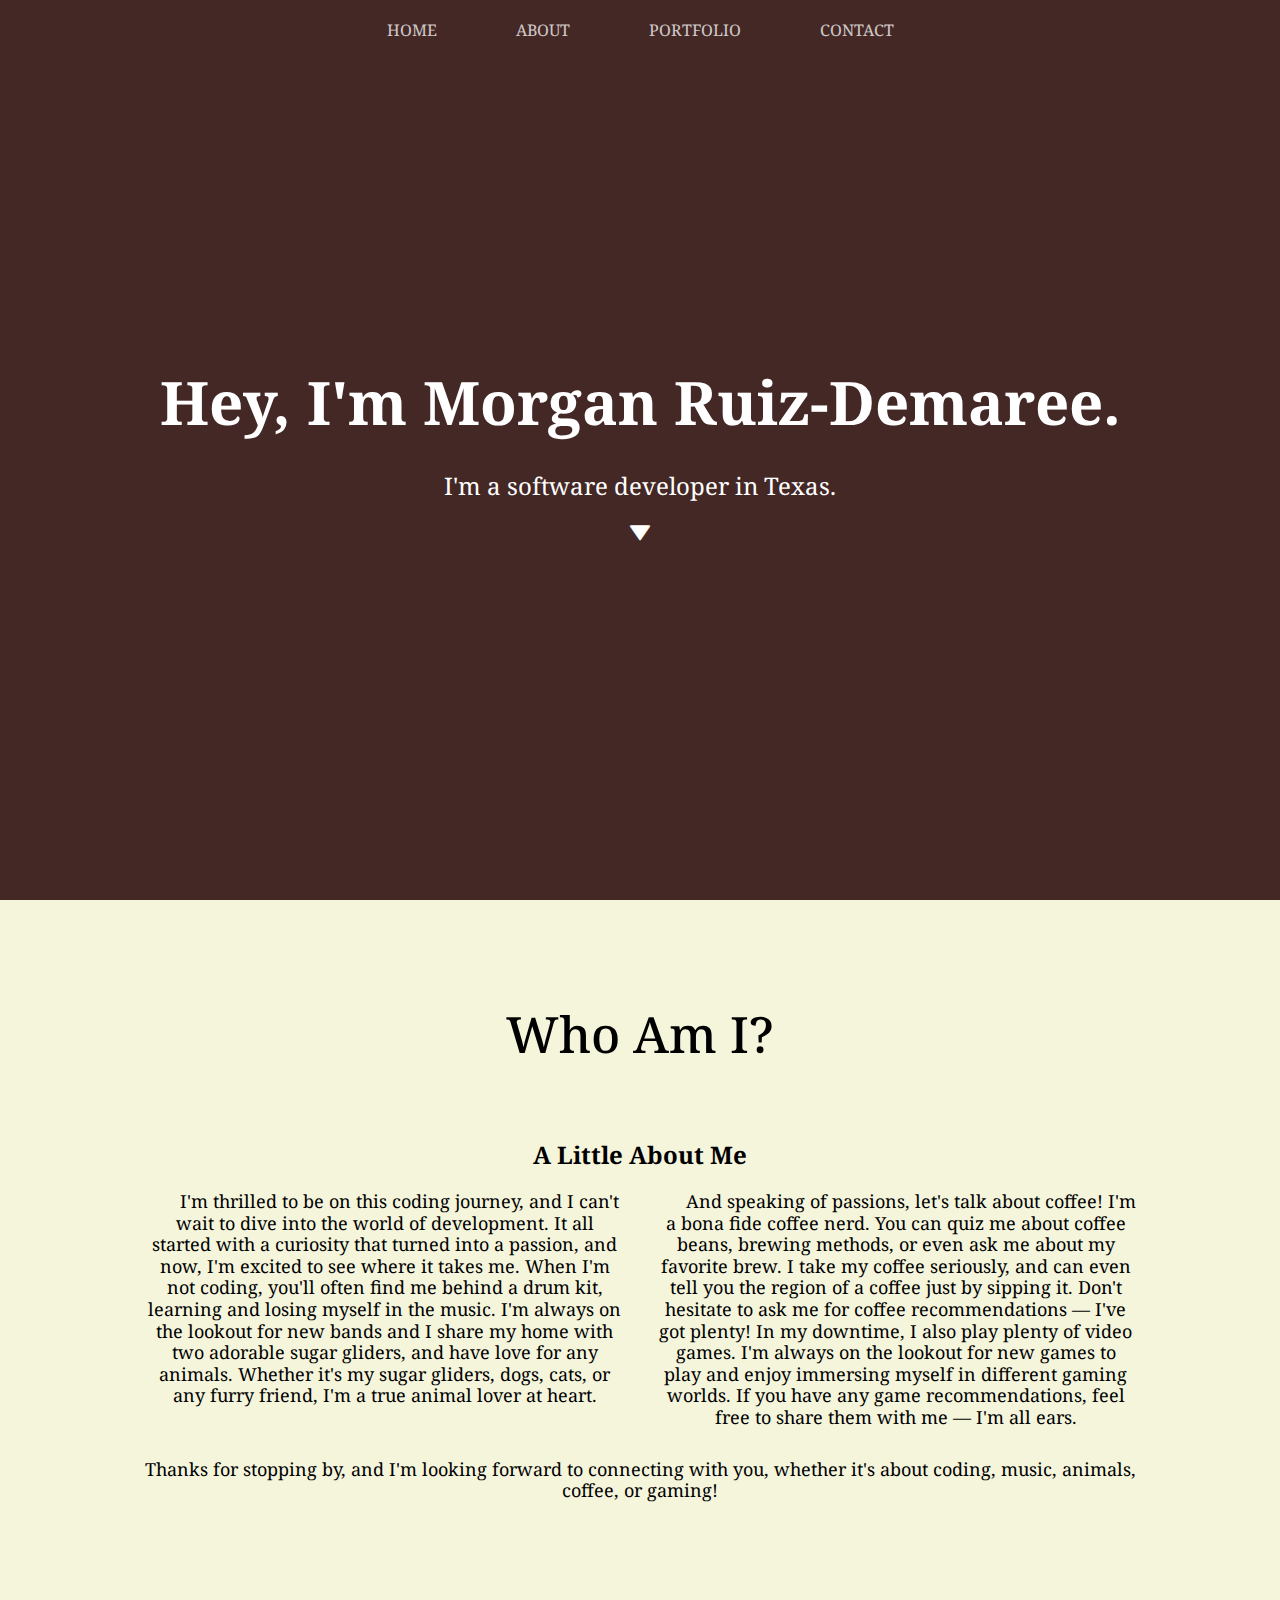
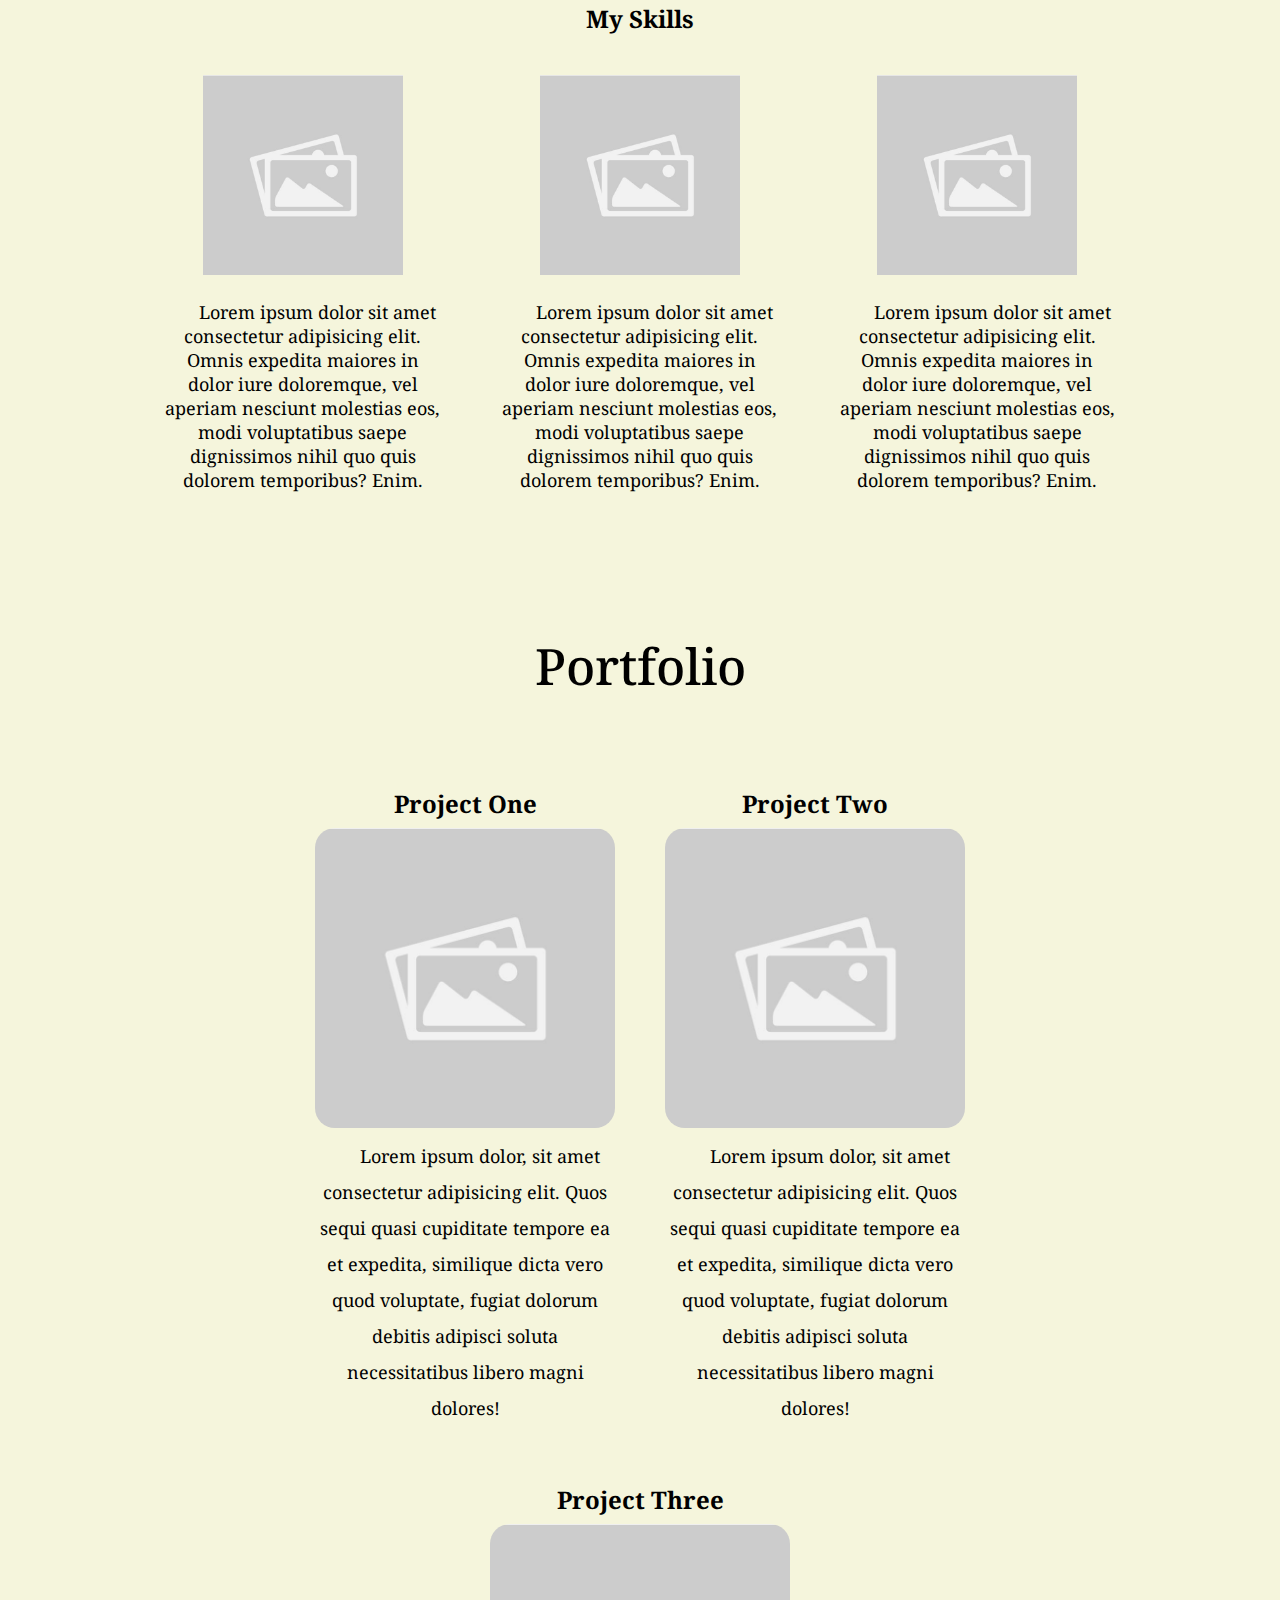
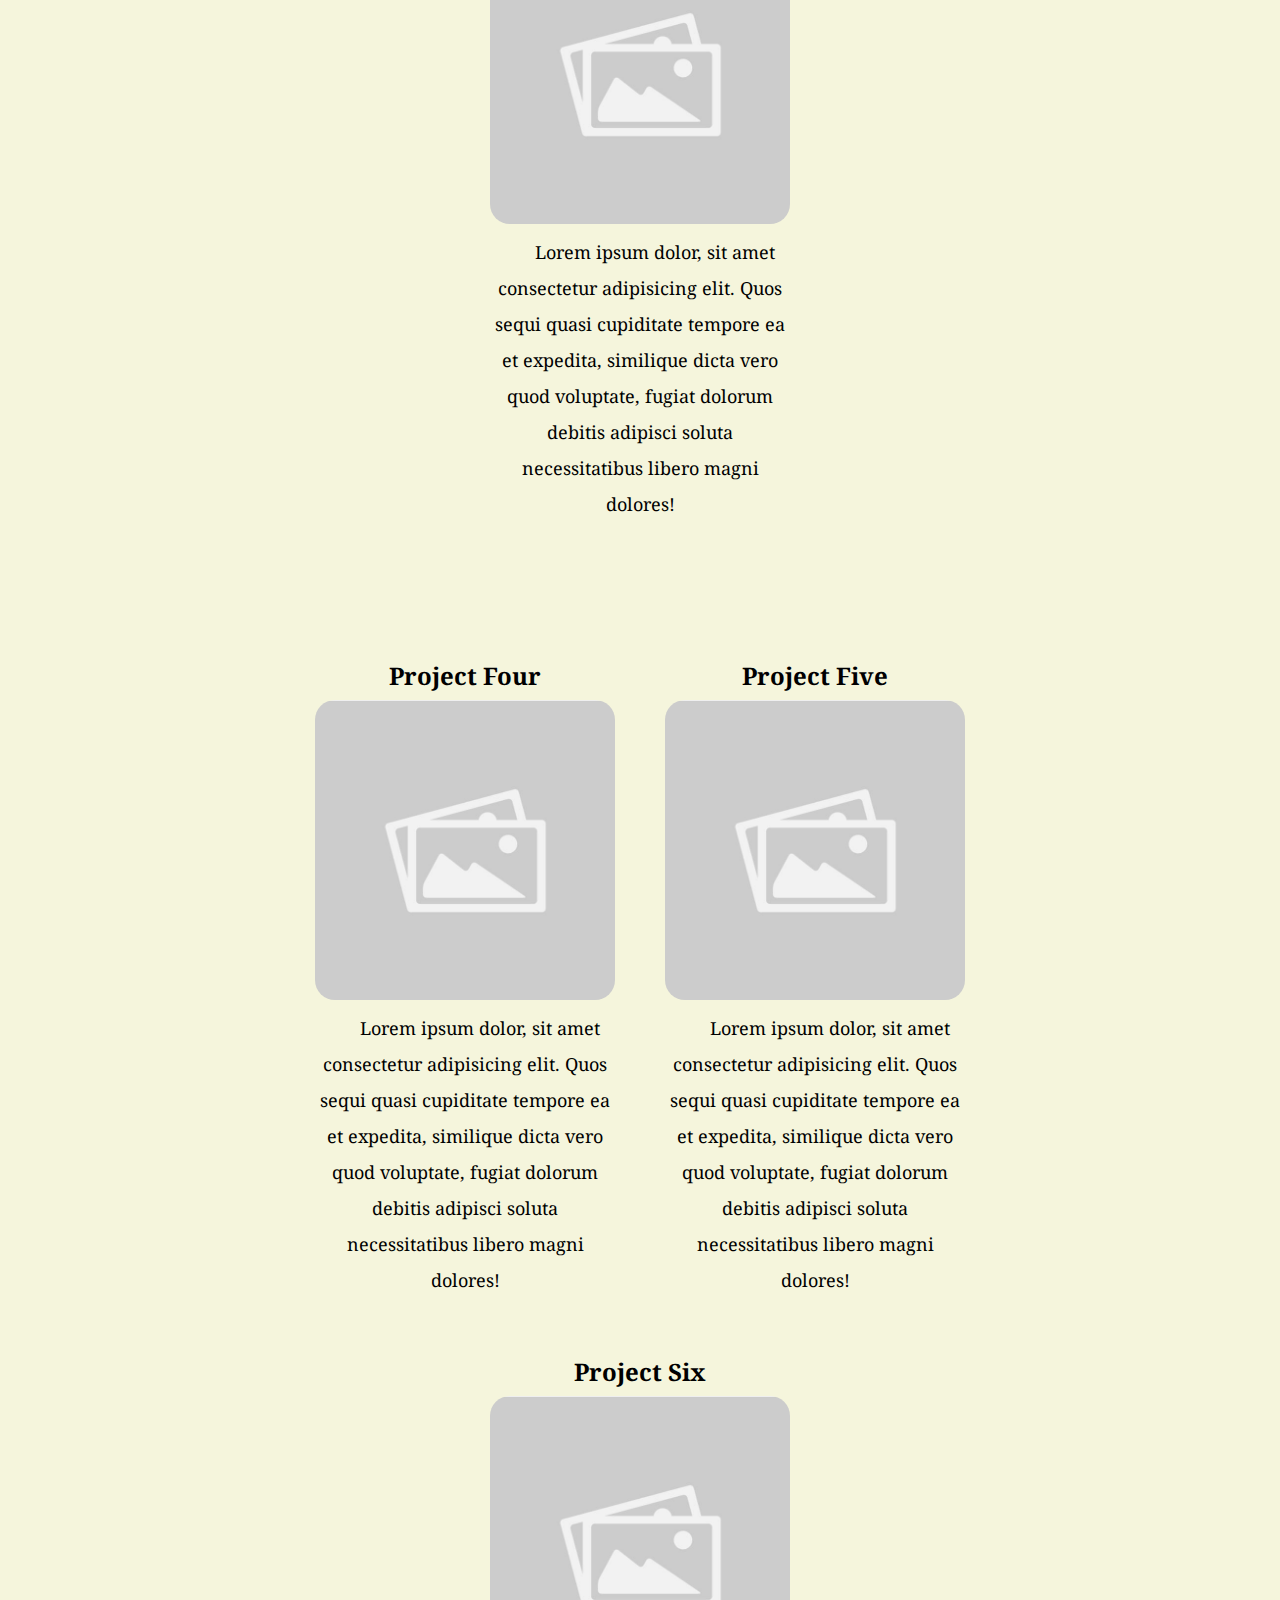
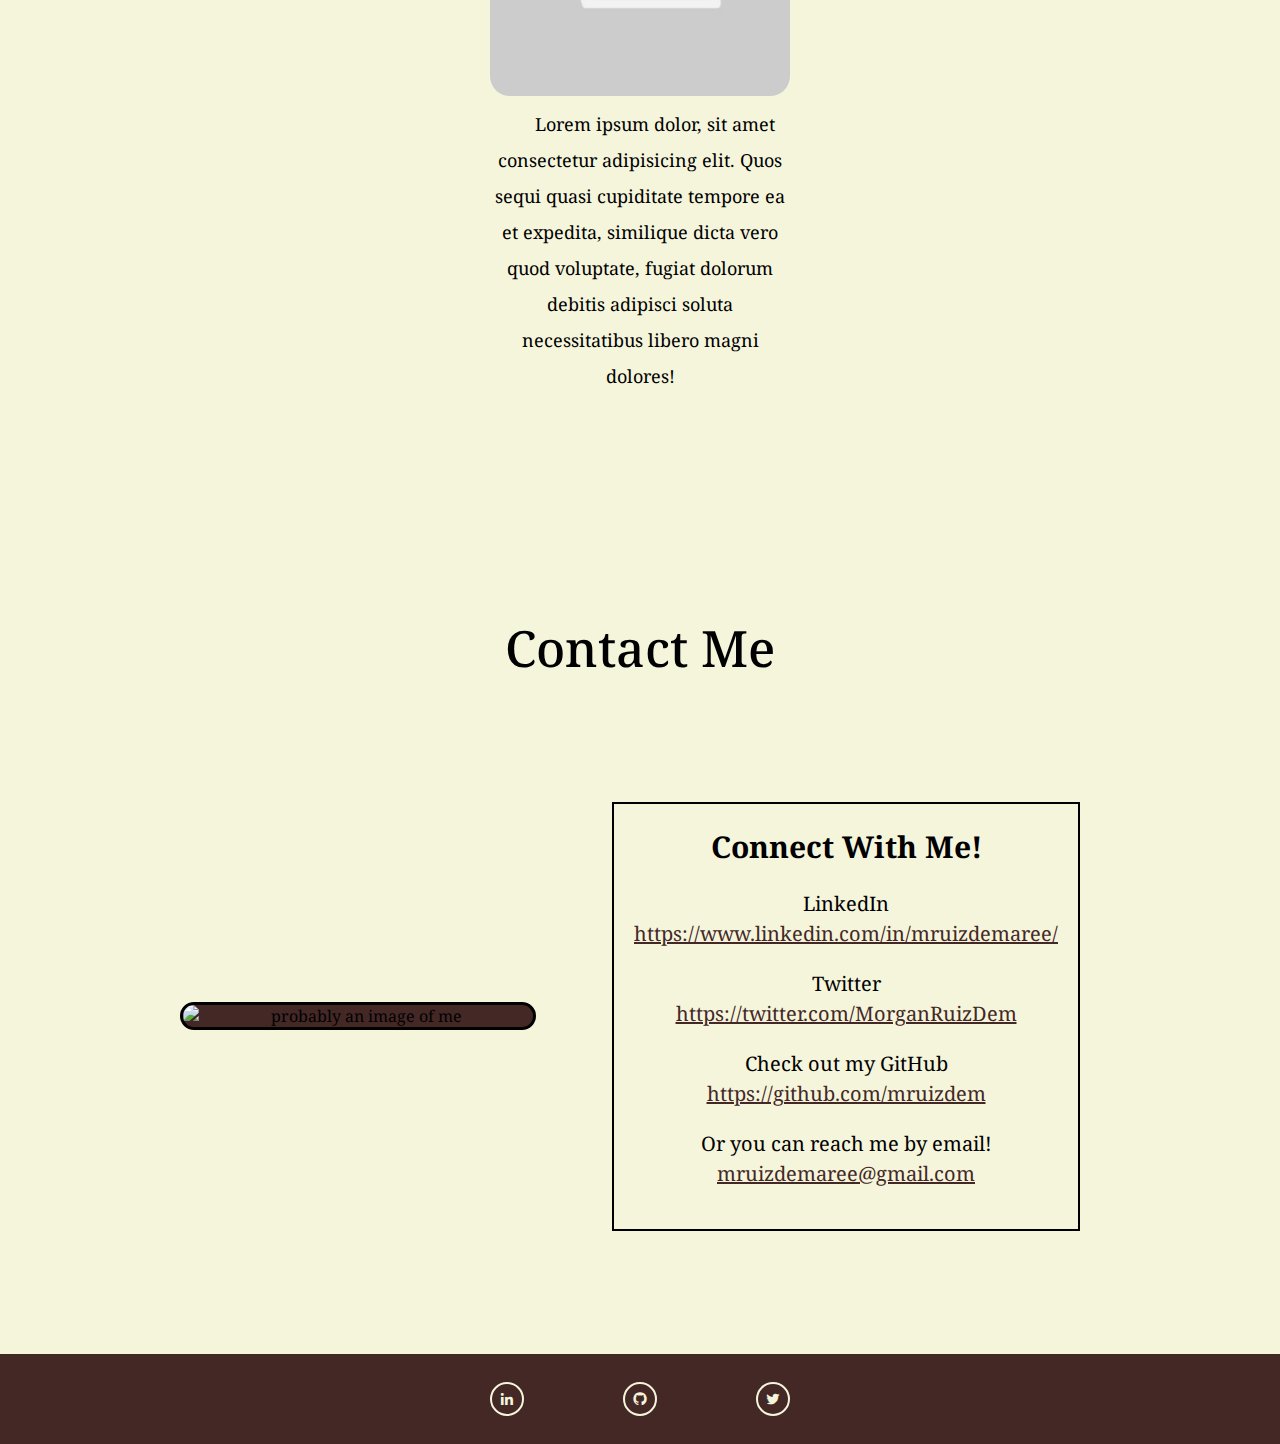
==== commit c1cb1119: "small changes" ====
--- a/index.html
+++ b/index.html
@@ -26,7 +26,8 @@
         <div class="page-layout home" id="home">
             <section class="home-content">
                 <h1 id="title">Hey, I'm Morgan Ruiz-Demaree.</h1>
-                <span class="title-info">I'm a software developer in Texas.</span>
+                <span>I'm a software developer in Texas.</span>
+                <a href="#about" id="down-arrow"><i class='bx bxs-down-arrow' ></i></a>
             </section>
         </div>
 
--- a/style.css
+++ b/style.css
@@ -106,6 +106,11 @@
     line-height: 2;
 }
 
+#down-arrow {
+    font-size: 24px;
+    color: white;
+}
+
 /* -------------------- ABOUT STYLES -------------------- */
 .about {
     background-color: #f5f5dc;
@@ -187,11 +192,15 @@
 
 .project img {
     width: 300px;
+    border-radius: 20px;
 }
 
 /* -------------------- PORTFOLIO HOVER -------------------- */
 .active-proj {
+    border-radius: 20px;
+    scale: 1.1;
     box-shadow: 5px 5px black;
+    transition: .3s;
 }
 
 /* -------------------- CONTACT STYLES -------------------- */
@@ -213,6 +222,7 @@
     border: 2px solid black;
     line-height: 1.5;
     padding: 20px 20px;
+    margin: 20px;
 }
 
 .info-container a, .info-container span {
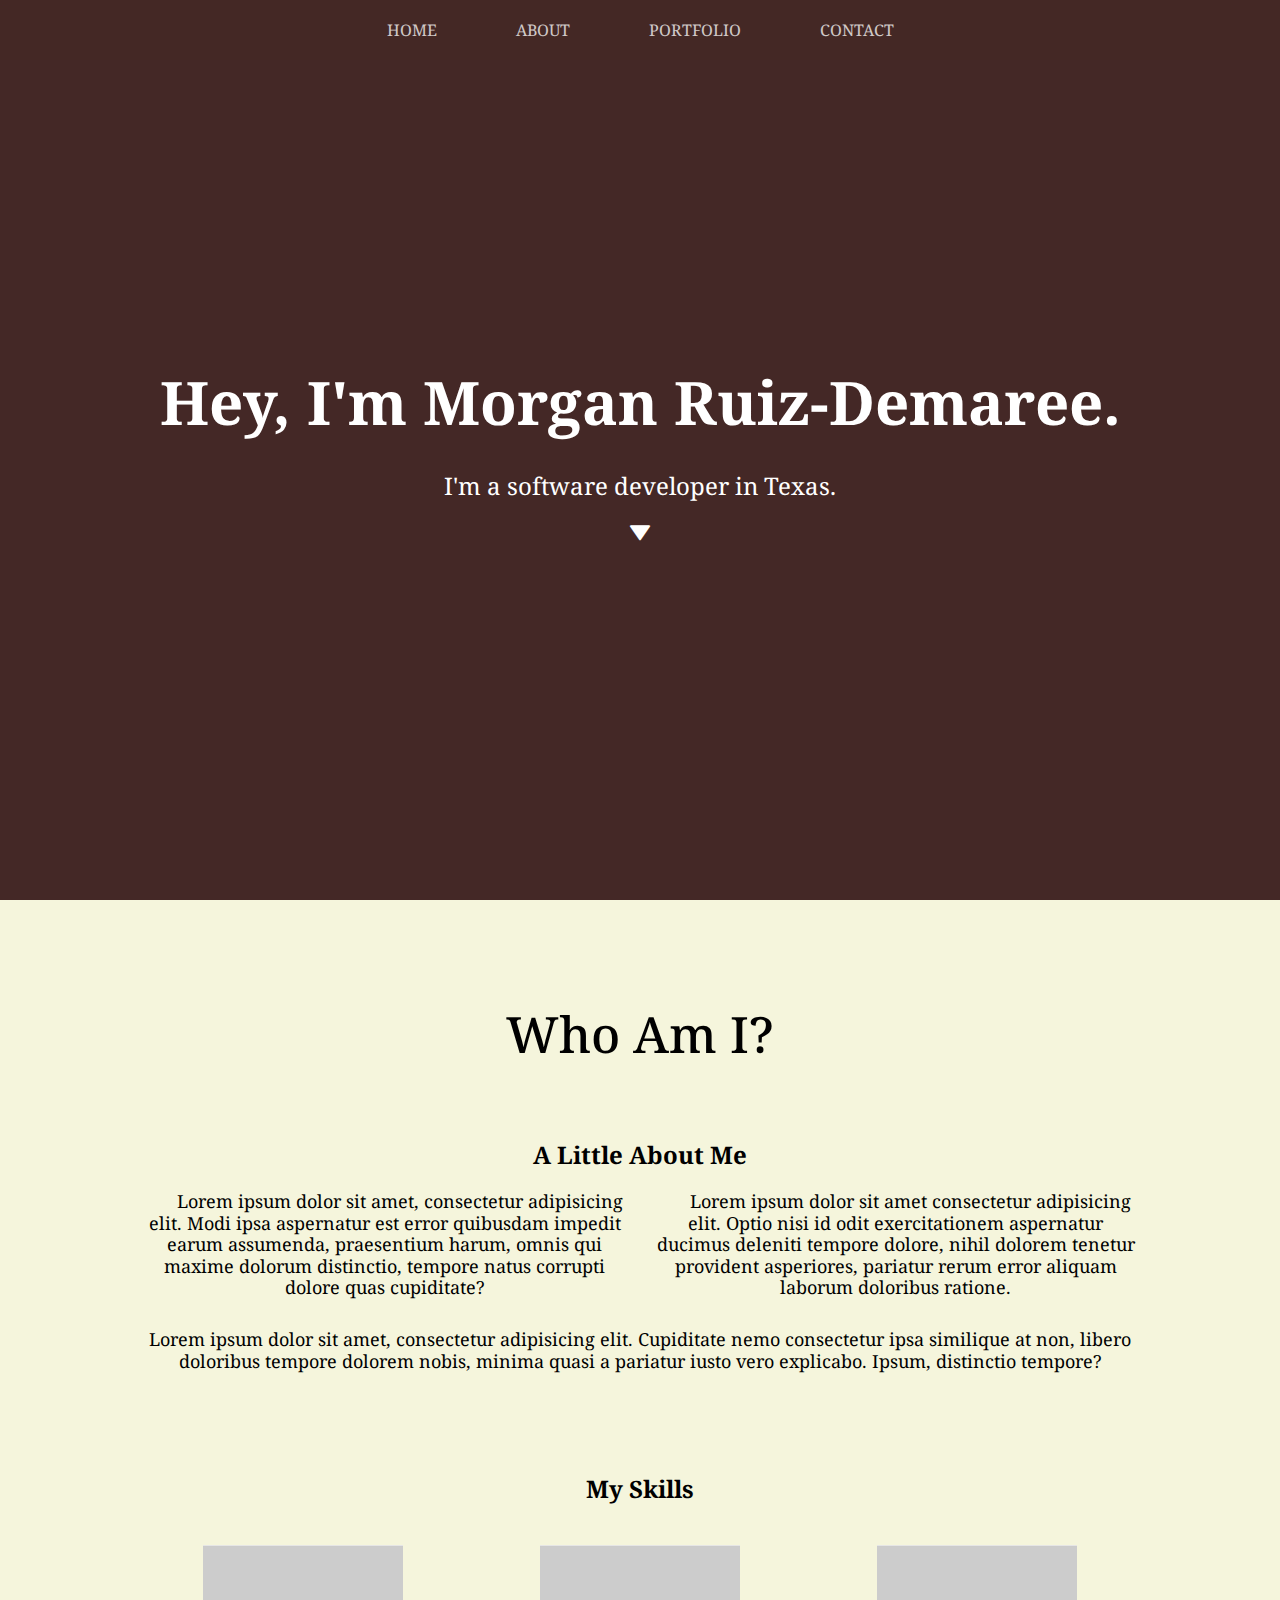
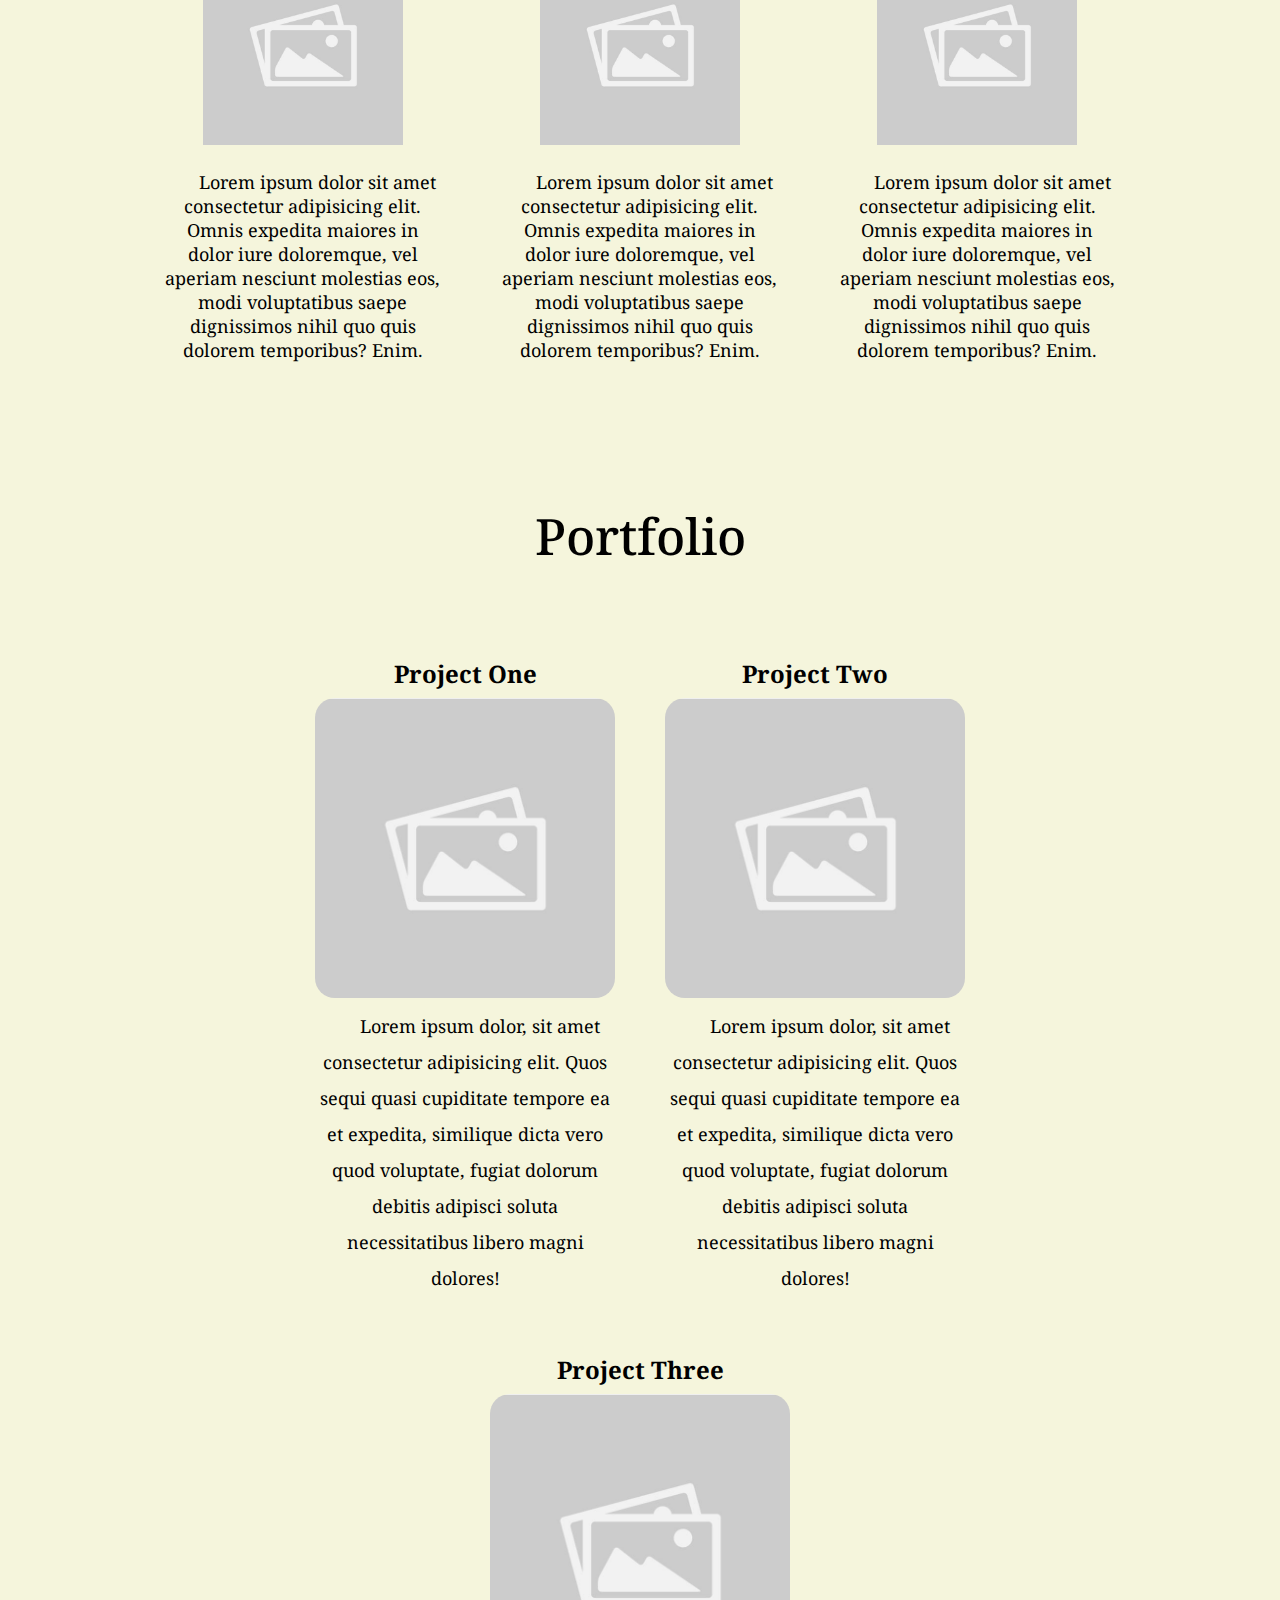
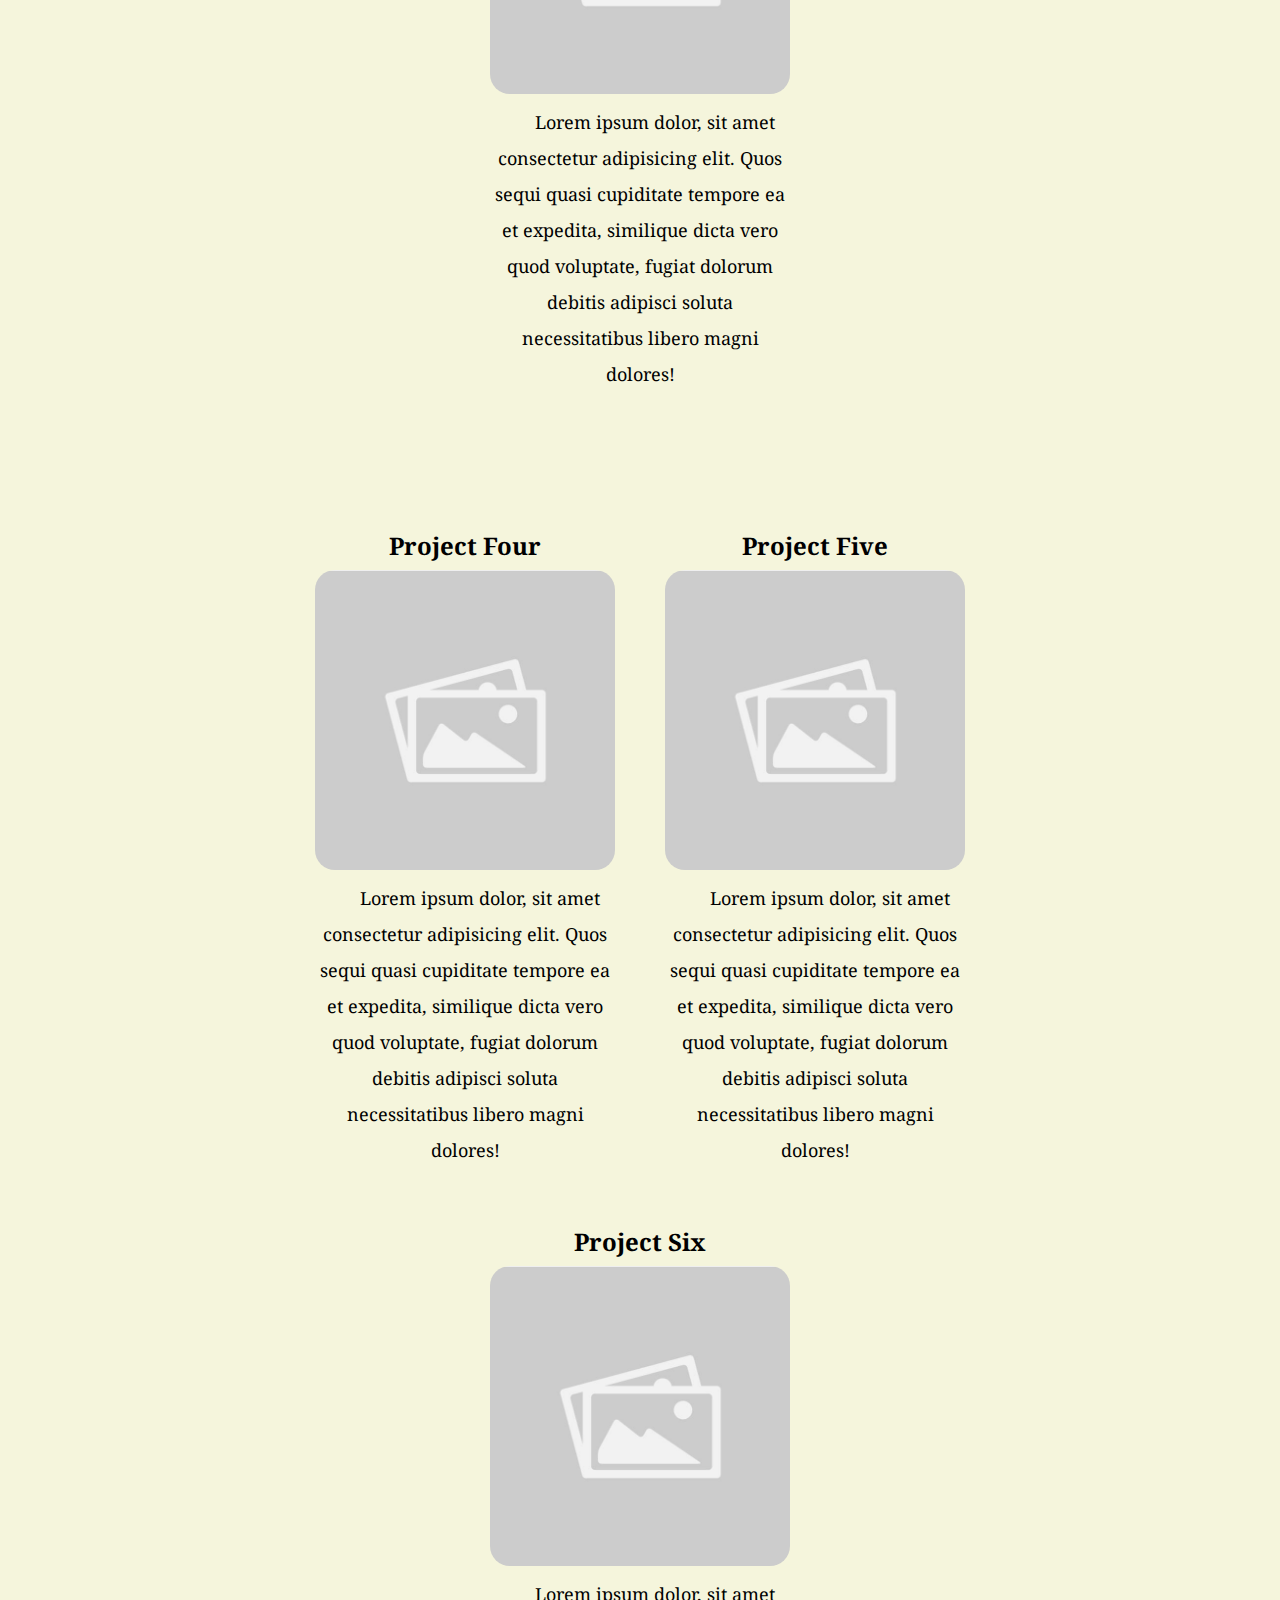
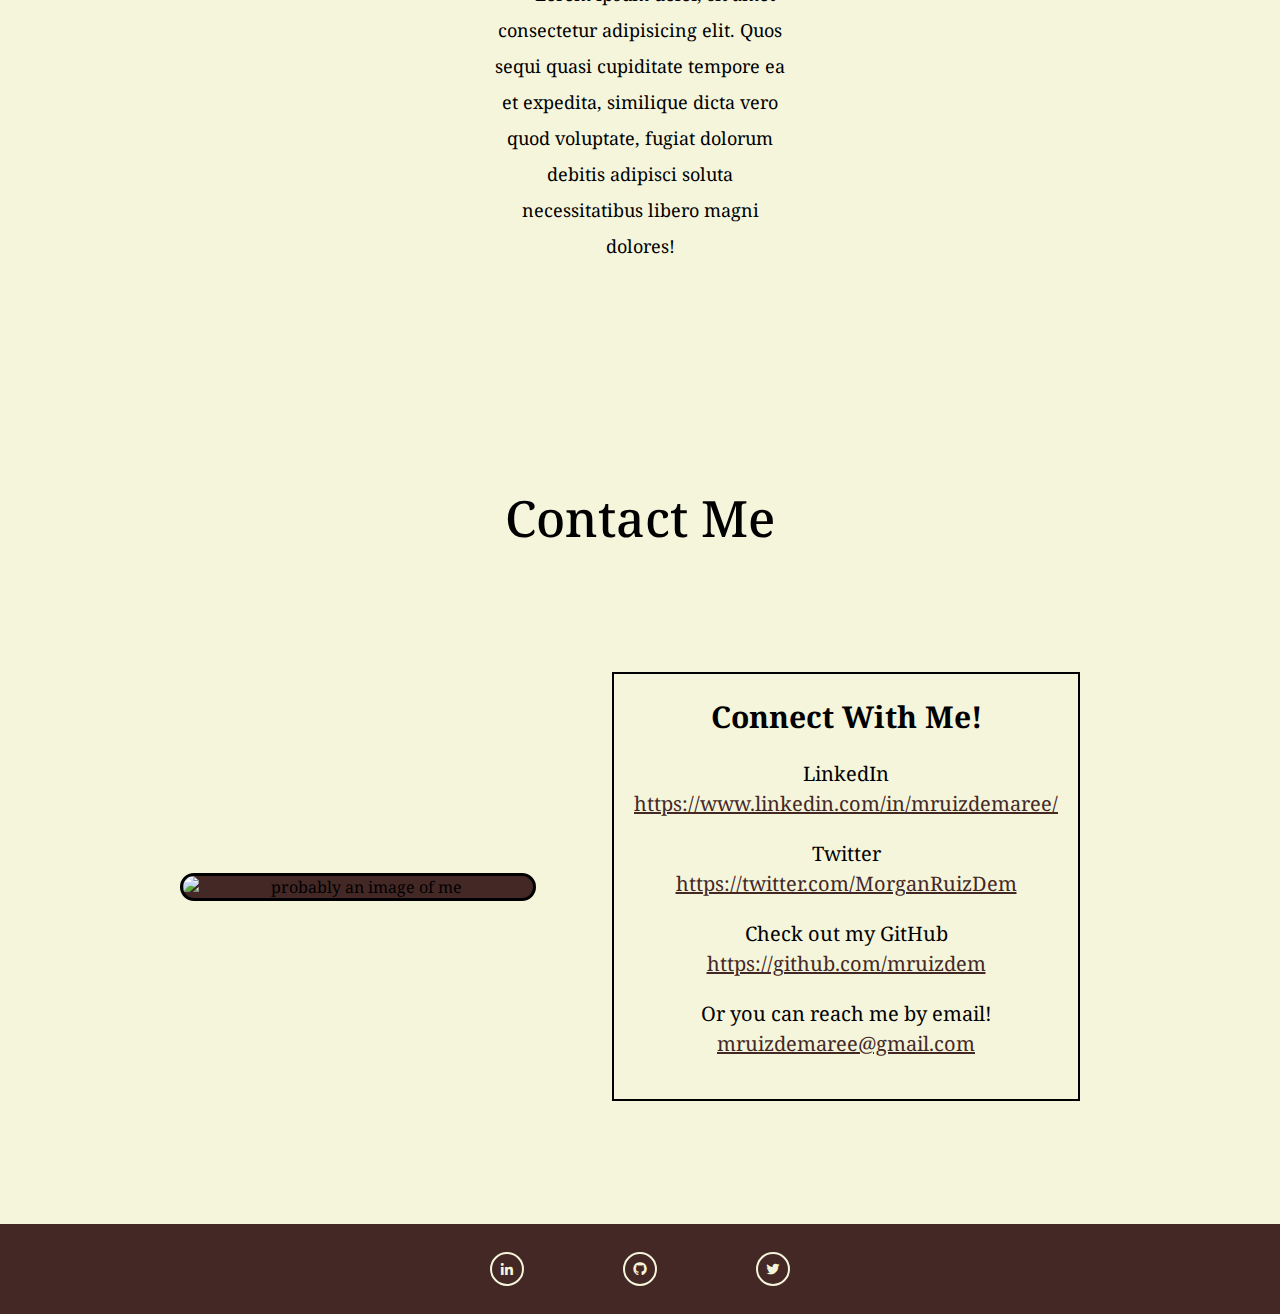
==== commit 3a0b7949: "reverted some items" ====
--- a/index.html
+++ b/index.html
@@ -23,7 +23,7 @@
 
     <main class="main">
         <!-- HOME PAGE -->
-        <div class="page-layout home" id="home">
+        <div id="home" class="page-layout home">
             <section class="home-content">
                 <h1 id="title">Hey, I'm Morgan Ruiz-Demaree.</h1>
                 <span>I'm a software developer in Texas.</span>
@@ -32,14 +32,14 @@
         </div>
 
         <!-- ABOUT ME PAGE -->
-        <div class="page-layout about" id="about">
+        <div id="about" class="page-layout about">
             <section class="about-content">
                 <h2>Who Am I?</h2>
                 <h4>A Little About Me</h4>
                 <div class="about-info">
-                    <p>I'm thrilled to be on this coding journey, and I can't wait to dive into the world of development. It all started with a curiosity that turned into a passion, and now, I'm excited to see where it takes me. When I'm not coding, you'll often find me behind a drum kit, learning and losing myself in the music. I'm always on the lookout for new bands and I share my home with two adorable sugar gliders, and have love for any animals. Whether it's my sugar gliders, dogs, cats, or any furry friend, I'm a true animal lover at heart.</p>
-                    <p>And speaking of passions, let's talk about coffee! I'm a bona fide coffee nerd. You can quiz me about coffee beans, brewing methods, or even ask me about my favorite brew. I take my coffee seriously, and can even tell you the region of a coffee just by sipping it. Don't hesitate to ask me for coffee recommendations — I've got plenty! In my downtime, I also play plenty of video games. I'm always on the lookout for new games to play and enjoy immersing myself in different gaming worlds. If you have any game recommendations, feel free to share them with me — I'm all ears.</p>
-                    <span>Thanks for stopping by, and I'm looking forward to connecting with you, whether it's about coding, music, animals, coffee, or gaming!</span>
+                    <p>Lorem ipsum dolor sit amet, consectetur adipisicing elit. Modi ipsa aspernatur est error quibusdam impedit earum assumenda, praesentium harum, omnis qui maxime dolorum distinctio, tempore natus corrupti dolore quas cupiditate?</p>
+                    <p>Lorem ipsum dolor sit amet consectetur adipisicing elit. Optio nisi id odit exercitationem aspernatur ducimus deleniti tempore dolore, nihil dolorem tenetur provident asperiores, pariatur rerum error aliquam laborum doloribus ratione.</p>
+                    <span>Lorem ipsum dolor sit amet, consectetur adipisicing elit. Cupiditate nemo consectetur ipsa similique at non, libero doloribus tempore dolorem nobis, minima quasi a pariatur iusto vero explicabo. Ipsum, distinctio tempore?</span>
                 </div>
                 <section class="skills-info">
                     <h4 id="skills-header">My Skills</h4>
@@ -60,7 +60,7 @@
         </div>
 
         <!-- PORTFOLIO PAGE -->
-        <div class="page-layout portfolio" id="portfolio">
+        <div id="portfolio" class="page-layout portfolio">
             <section class="portfolio-content">
                 <h2>Portfolio</h2>
                 <!-- SECTIONS INTO TWO ROWS FOR READABILITY -->
@@ -104,7 +104,7 @@
         </div>
 
         <!-- CONTACT PAGE -->
-        <div class="page-layout contact" id="contact">
+        <div id="contact" class="page-layout contact">
             <section class="contact-content">
                 <h2>Contact Me</h2>
                 <div class="contact-info">
--- a/style.css
+++ b/style.css
@@ -92,7 +92,7 @@
 }
 
 /* -------------------- HOME STYLES -------------------- */
-#home {
+.home {
     padding: 0;
     display: flex;
     justify-content: center;
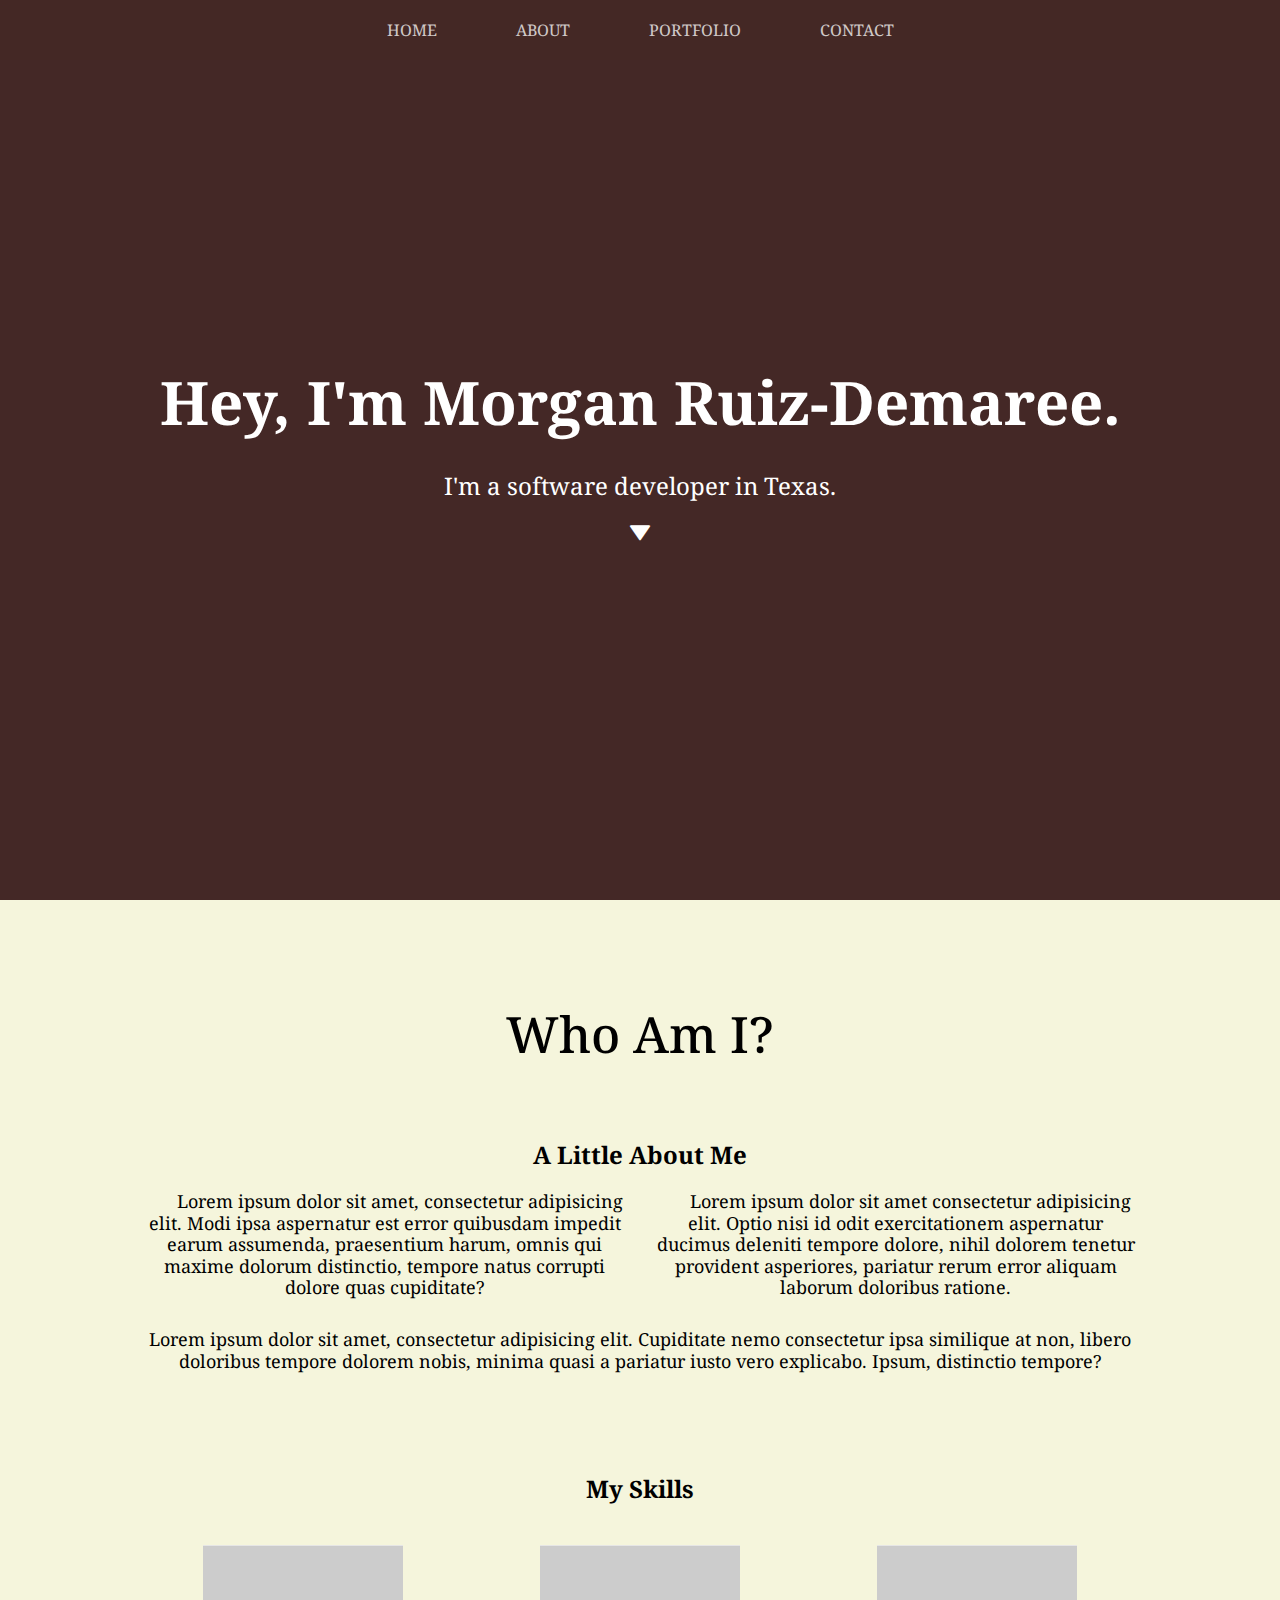
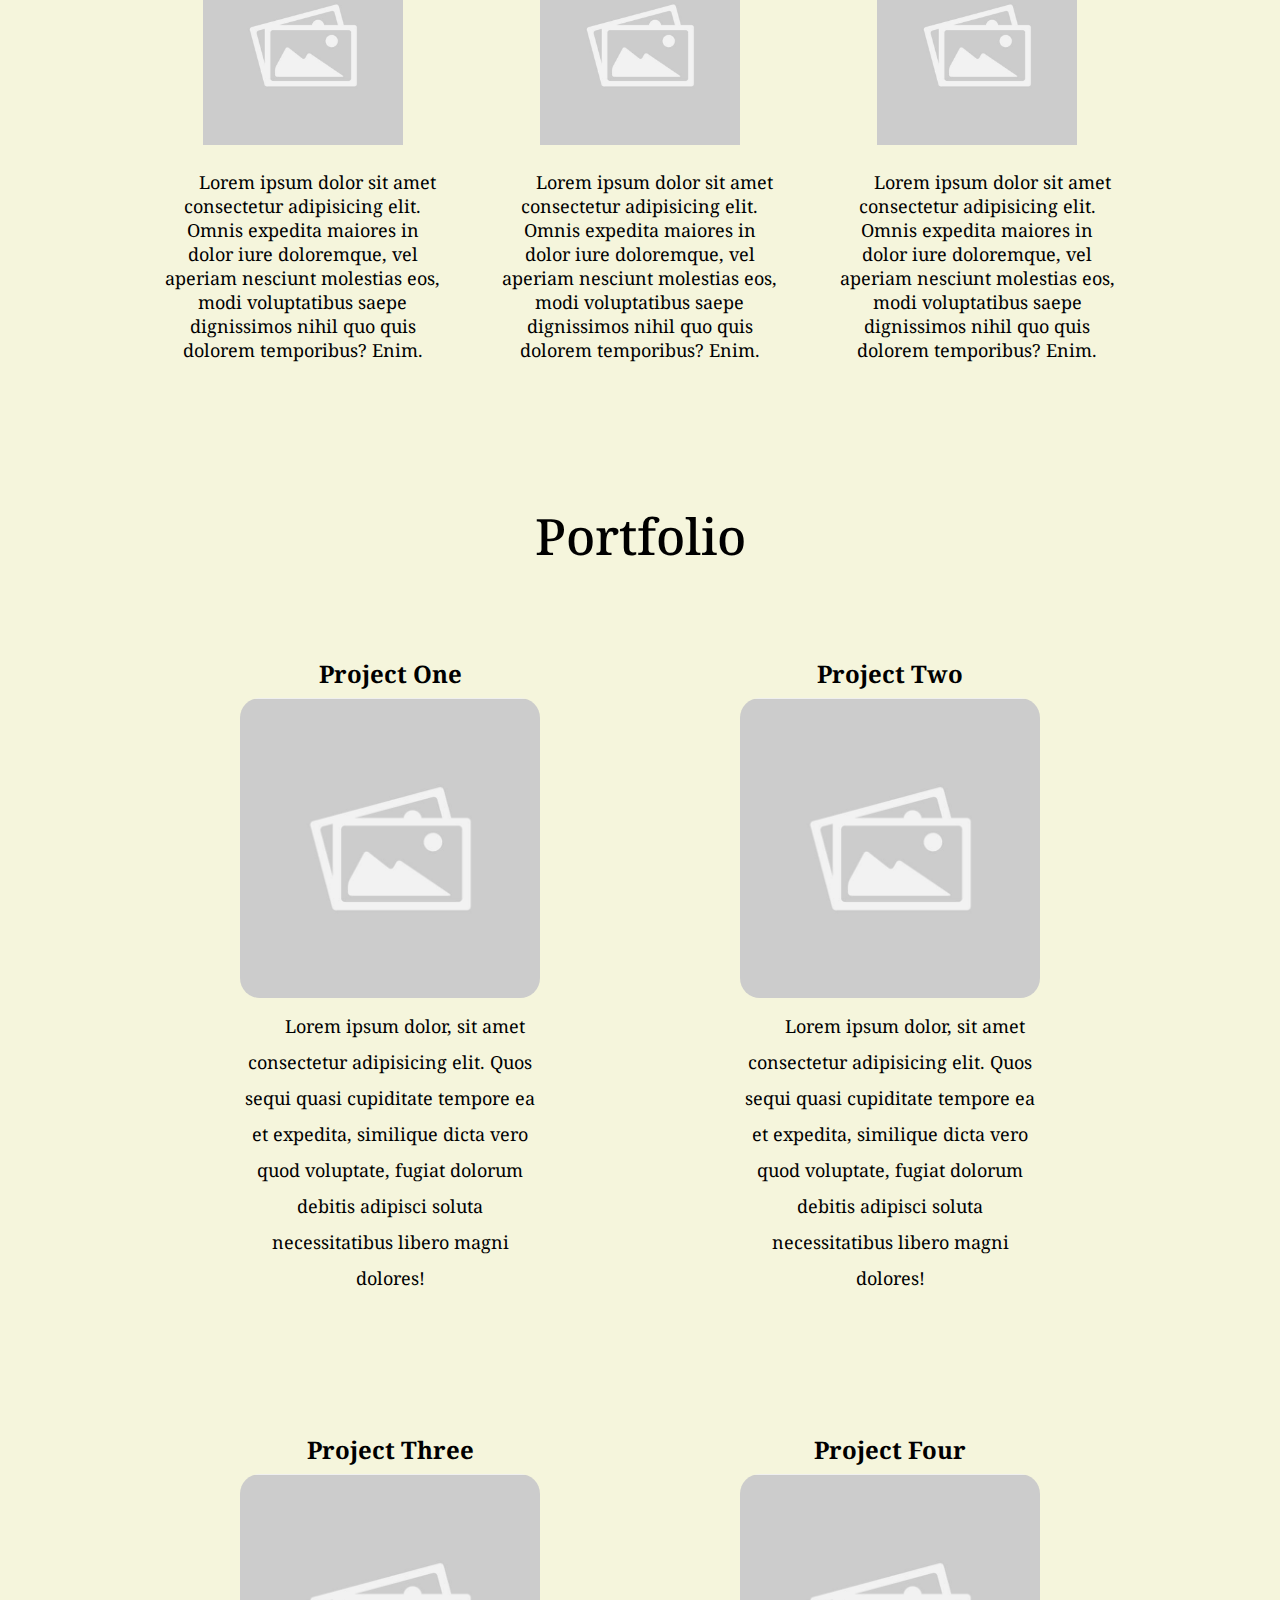
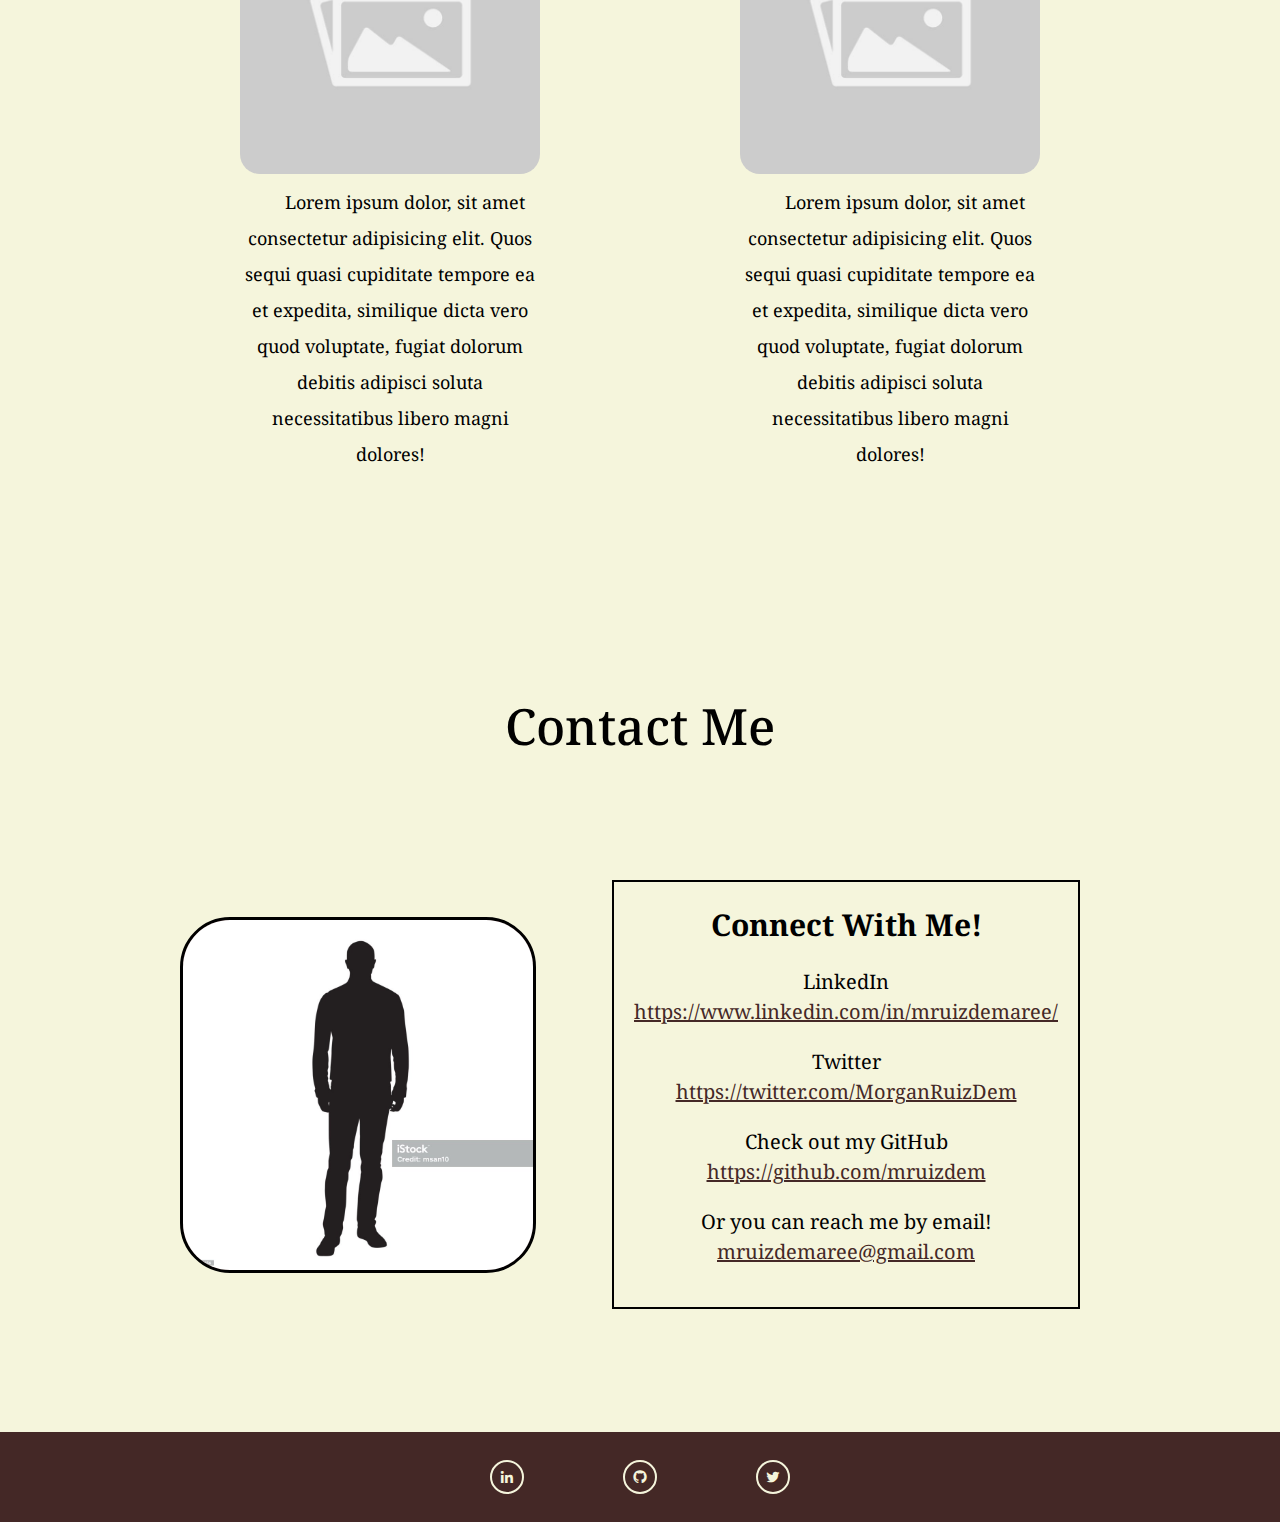
==== commit 9a558c0f: "removed images for now" ====
--- a/index.html
+++ b/index.html
@@ -76,27 +76,17 @@
                         <a href="#"><img src="assets/images/placeholder.jpg" alt="project-2" onmouseover="projectHover(this)" onmouseleave="projectHoverOff(this)"></a>
                         <p>Lorem ipsum dolor, sit amet consectetur adipisicing elit. Quos sequi quasi cupiditate tempore ea et expedita, similique dicta vero quod voluptate, fugiat dolorum debitis adipisci soluta necessitatibus libero magni dolores!</p>
                     </section>
-                    <section class="project">
-                        <h4>Project Three</h4>
-                        <a href="#"><img src="assets/images/placeholder.jpg" alt="project-3" onmouseover="projectHover(this)" onmouseleave="projectHoverOff(this)"></a>
-                        <p>Lorem ipsum dolor, sit amet consectetur adipisicing elit. Quos sequi quasi cupiditate tempore ea et expedita, similique dicta vero quod voluptate, fugiat dolorum debitis adipisci soluta necessitatibus libero magni dolores!</p>
-                    </section>
                 </div>
                 <!-- ROW TWO -->
                 <div class="project-row">
                     <section class="project">
-                        <h4>Project Four</h4>
+                        <h4>Project Three</h4>
                         <a href="#"><img src="assets/images/placeholder.jpg" alt="project-1" onmouseover="projectHover(this)" onmouseleave="projectHoverOff(this)"></a>
                         <p>Lorem ipsum dolor, sit amet consectetur adipisicing elit. Quos sequi quasi cupiditate tempore ea et expedita, similique dicta vero quod voluptate, fugiat dolorum debitis adipisci soluta necessitatibus libero magni dolores!</p>
                     </section>
                     <section class="project">
-                        <h4>Project Five</h4>
+                        <h4>Project Four</h4>
                         <a href="#"><img src="assets/images/placeholder.jpg" alt="project-2" onmouseover="projectHover(this)" onmouseleave="projectHoverOff(this)"></a>
-                        <p>Lorem ipsum dolor, sit amet consectetur adipisicing elit. Quos sequi quasi cupiditate tempore ea et expedita, similique dicta vero quod voluptate, fugiat dolorum debitis adipisci soluta necessitatibus libero magni dolores!</p>
-                    </section>
-                    <section class="project">
-                        <h4>Project Six</h4>
-                        <a href="#"><img src="assets/images/placeholder.jpg" alt="project-3" onmouseover="projectHover(this)" onmouseleave="projectHoverOff(this)"></a>
                         <p>Lorem ipsum dolor, sit amet consectetur adipisicing elit. Quos sequi quasi cupiditate tempore ea et expedita, similique dicta vero quod voluptate, fugiat dolorum debitis adipisci soluta necessitatibus libero magni dolores!</p>
                     </section>
                 </div>
@@ -108,7 +98,7 @@
             <section class="contact-content">
                 <h2>Contact Me</h2>
                 <div class="contact-info">
-                    <img src="assets/images/me.png" alt="probably an image of me" id="personal-image">
+                    <img src="assets/images/placeholder-person.jpg" alt="probably an image of me" id="personal-image">
                     <section class="info-container">
                         <h6>Connect With Me!</h6>
                         <span>LinkedIn</span>
--- a/style.css
+++ b/style.css
@@ -180,7 +180,7 @@
     justify-content: center;
     align-items: center;
     margin-bottom: 100px;
-    gap: 50px;
+    gap: 200px;
 }
 
 .project {
@@ -200,7 +200,7 @@
     border-radius: 20px;
     scale: 1.1;
     box-shadow: 5px 5px black;
-    transition: .3s;
+    transition: .1s;
 }
 
 /* -------------------- CONTACT STYLES -------------------- */
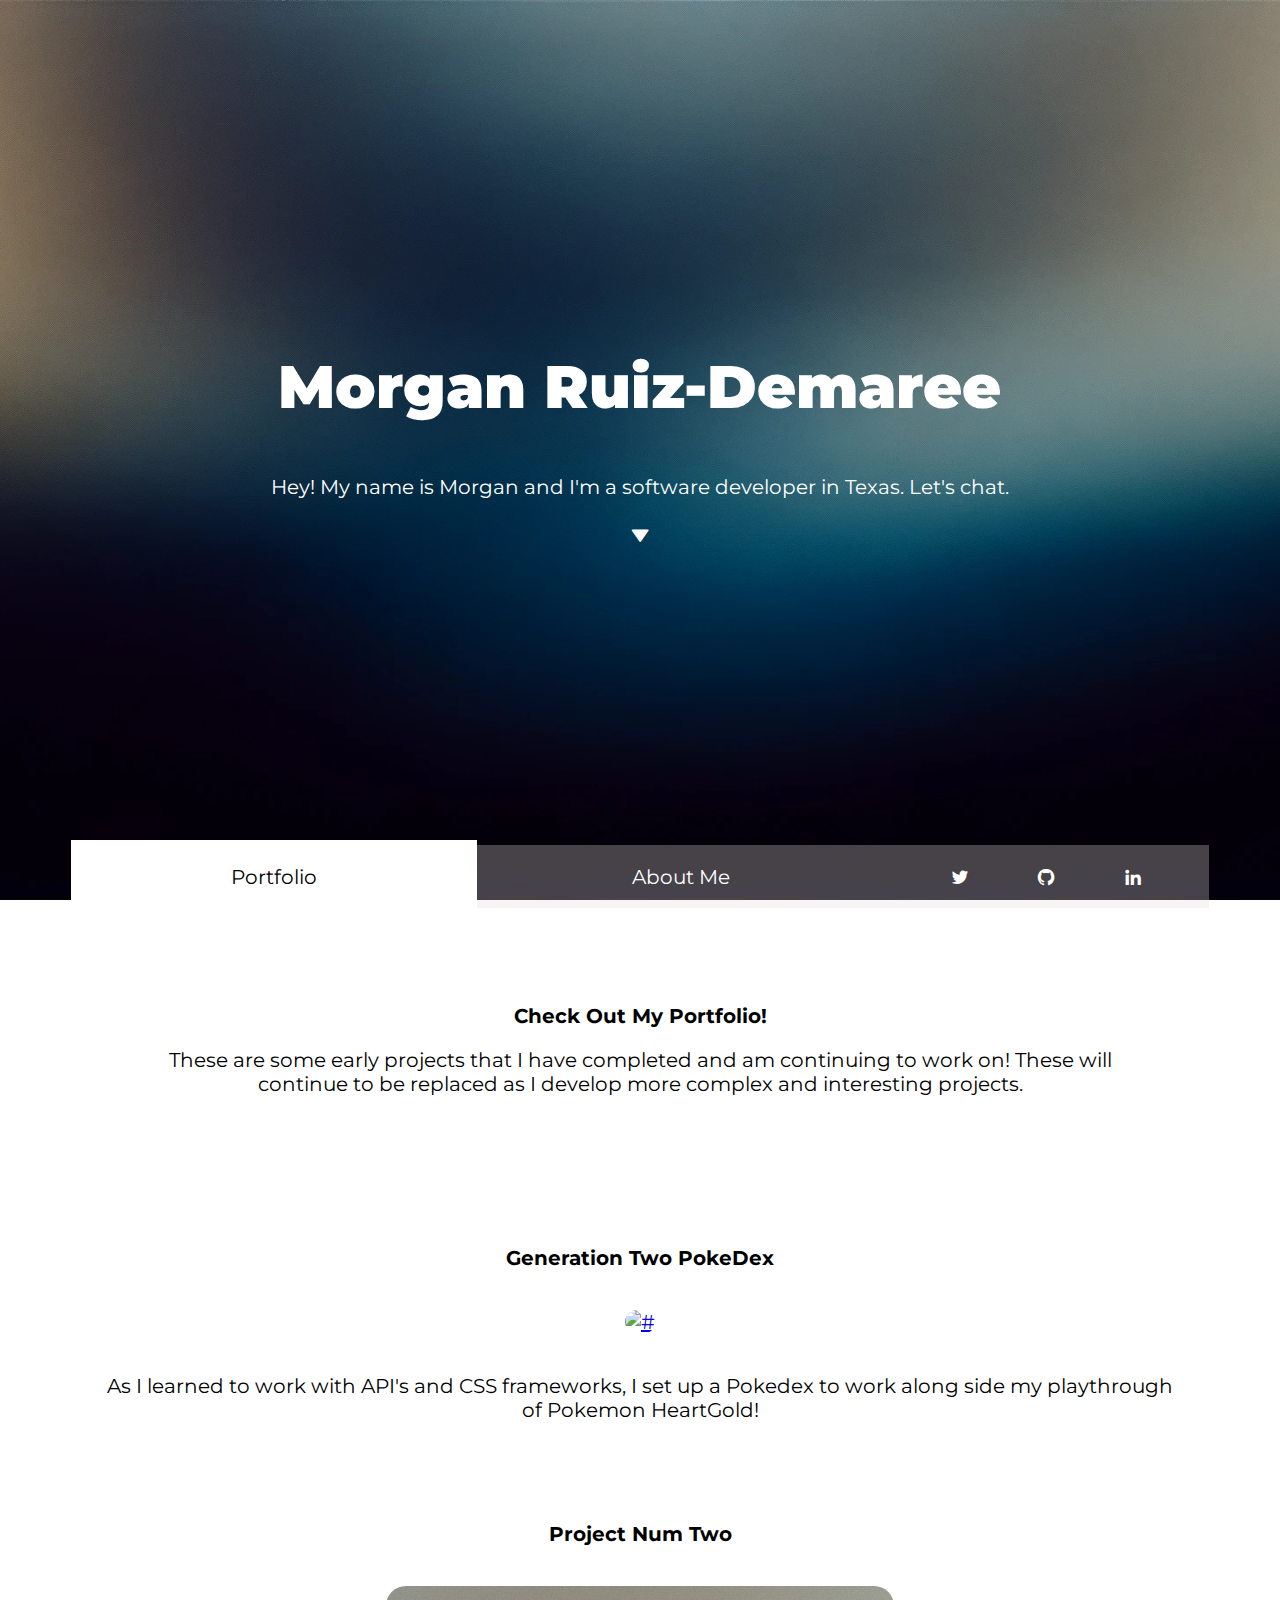
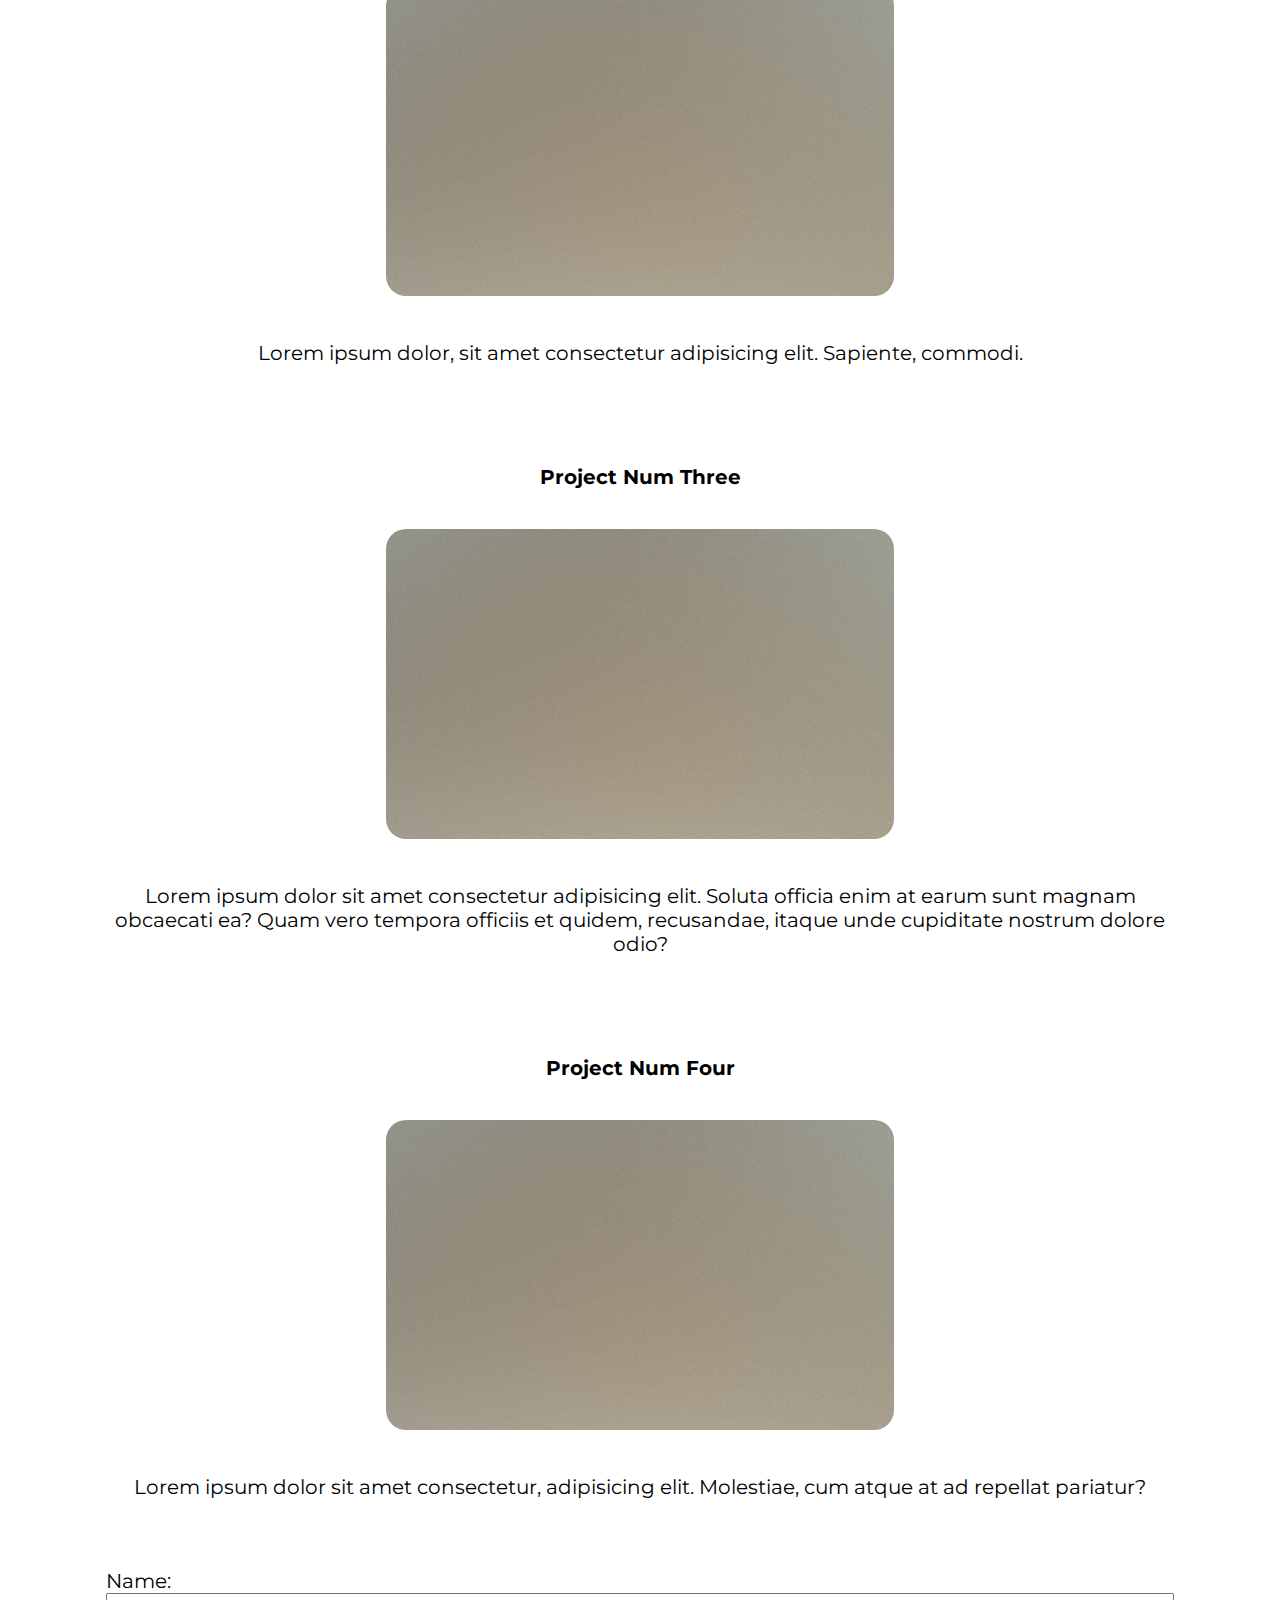
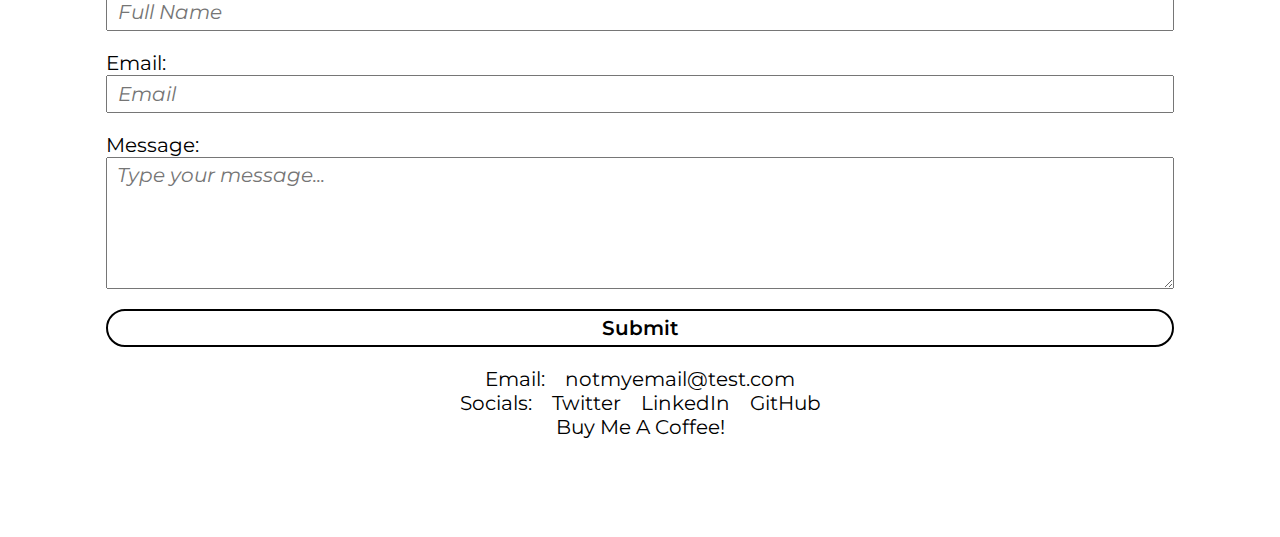
==== commit 15151050: "complete redesign" ====
--- a/index.html
+++ b/index.html
@@ -3,126 +3,105 @@
 <head>
     <meta charset="UTF-8">
     <meta name="viewport" content="width=device-width, initial-scale=1.0">
-    <title>Morgan Ruiz-Demaree</title>
+    <title>Morgan R.</title>
+    <link href="https://cdn.jsdelivr.net/npm/bootstrap@5.3.2/dist/css/bootstrap.min.css" rel="stylesheet" integrity="sha384-T3c6CoIi6uLrA9TneNEoa7RxnatzjcDSCmG1MXxSR1GAsXEV/Dwwykc2MPK8M2HN" crossorigin="anonymous">
+    <script src="https://cdn.jsdelivr.net/npm/bootstrap@5.3.2/dist/js/bootstrap.bundle.min.js" integrity="sha384-C6RzsynM9kWDrMNeT87bh95OGNyZPhcTNXj1NW7RuBCsyN/o0jlpcV8Qyq46cDfL" crossorigin="anonymous"></script>
     <link rel="stylesheet" href="style.css">
     <link href='https://unpkg.com/boxicons@2.1.4/css/boxicons.min.css' rel='stylesheet'>
     <link rel="preconnect" href="https://fonts.googleapis.com">
 <link rel="preconnect" href="https://fonts.gstatic.com" crossorigin>
-<link href="https://fonts.googleapis.com/css2?family=Noto+Serif:wght@300&display=swap" rel="stylesheet">
+<link href="https://fonts.googleapis.com/css2?family=Montserrat:ital,wght@0,100;0,200;0,300;0,400;0,500;0,600;0,800;0,900;1,100&display=swap" rel="stylesheet">
 </head>
 <body>
-    <!-- HEADER -->
-    <header class="header">
-        <nav class="nav-bar" id="nav-bar">
-            <a href="#home">HOME</a>
-            <a href="#about">ABOUT</a>
-            <a href="#portfolio">PORTFOLIO</a>
-            <a href="#contact">CONTACT</a>
+    <!-- HOME TITLE SCREEN -->
+    <div id="homeSection" class="container">
+        <section id="homeInfo" class="container">
+            <h1 id="homeTitle">Morgan Ruiz-Demaree</h1>
+            <p>Hey! My name is Morgan and I'm a software developer in Texas. Let's chat.</p>
+            <a href="#mainHeader" id="down-arrow"><i class='bx bxs-down-arrow' ></i></a>
+        </section>
+    </div>
+
+    <!-- MAIN HEADER -->
+    <header id="mainHeader">
+        <!-- PAGE LINKS -->
+        <nav id="nav-bar" class="container">
+            <a href="#mainHeader" class=" activeBtn">Portfolio</a>
+            <a href="about.html">About Me</a>
+            <!-- <a href="#">Page 3</a> -->
         </nav>
+        <!-- SOCIAL LINKS -->
+        <div id="socials" class="container">
+            <a href="https://twitter.com/MorganRuizDem"><i class='bx bxl-twitter'></i></a>
+            <a href="https://github.com/mruizdem"><i class='bx bxl-github' ></i></a>
+            <a href="https://www.linkedin.com/in/mruizdemaree/"><i class='bx bxl-linkedin' ></i></a>
+        </div>
     </header>
 
-    <main class="main">
-        <!-- HOME PAGE -->
-        <div id="home" class="page-layout home">
-            <section class="home-content">
-                <h1 id="title">Hey, I'm Morgan Ruiz-Demaree.</h1>
-                <span>I'm a software developer in Texas.</span>
-                <a href="#about" id="down-arrow"><i class='bx bxs-down-arrow' ></i></a>
-            </section>
+    <!-- MAIN PAGE -->
+    <main id="main">
+        <!-- PAGE INFO HEADER -->
+        <section id="mainInfo" class="container">
+            <h2>Check Out My Portfolio!</h2>
+            <p>These are some early projects that I have completed and am continuing to work on! These will continue to be replaced as I develop more complex and interesting projects.</p>
+            <!-- <img src="assets/images/pic01.jpg" alt="#"> -->
+        </section>
+
+        <!-- PROJECTS -->
+        <!-- ROW ONE -->
+        <div class="row">
+            <article class="project container col border border-2 border-start-0">
+                <h3>Generation Two PokeDex</h3>
+                <a href="pokemon.html"><img src="assets/vids/TestGif.gif" alt="#"></a>
+                <p>As I learned to work with API's and CSS frameworks, I set up a Pokedex to work along side my playthrough of Pokemon HeartGold!</p>
+            </article>
+            <article class="project container col border border-2 border-end-0 border-start-0">
+                <h3>Project Num Two</h3>
+                <a href="#"><img src="assets/images/pic02.jpg" alt="#"></a>
+                <p>Lorem ipsum dolor, sit amet consectetur adipisicing elit. Sapiente, commodi.</p>
+            </article>
+        </div>
+        <!-- ROW TWO -->
+        <div class="row">
+            <article class="project container col border border-2 border-top-0 border-start-0">
+                <h3>Project Num Three</h3>
+                <a href="#"><img src="assets/images/pic02.jpg" alt="#"></a>
+                <p>Lorem ipsum dolor sit amet consectetur adipisicing elit. Soluta officia enim at earum sunt magnam obcaecati ea? Quam vero tempora officiis et quidem, recusandae, itaque unde cupiditate nostrum dolore odio?</p>
+            </article>
+            <article class="project container col border border-2 border-top-0 border-end-0 border-start-0">
+                <h3>Project Num Four</h3>
+                <a href="#"><img src="assets/images/pic02.jpg" alt="#"></a>
+                <p>Lorem ipsum dolor sit amet consectetur, adipisicing elit. Molestiae, cum atque at ad repellat pariatur?</p>
+            </article>
         </div>
 
-        <!-- ABOUT ME PAGE -->
-        <div id="about" class="page-layout about">
-            <section class="about-content">
-                <h2>Who Am I?</h2>
-                <h4>A Little About Me</h4>
-                <div class="about-info">
-                    <p>Lorem ipsum dolor sit amet, consectetur adipisicing elit. Modi ipsa aspernatur est error quibusdam impedit earum assumenda, praesentium harum, omnis qui maxime dolorum distinctio, tempore natus corrupti dolore quas cupiditate?</p>
-                    <p>Lorem ipsum dolor sit amet consectetur adipisicing elit. Optio nisi id odit exercitationem aspernatur ducimus deleniti tempore dolore, nihil dolorem tenetur provident asperiores, pariatur rerum error aliquam laborum doloribus ratione.</p>
-                    <span>Lorem ipsum dolor sit amet, consectetur adipisicing elit. Cupiditate nemo consectetur ipsa similique at non, libero doloribus tempore dolorem nobis, minima quasi a pariatur iusto vero explicabo. Ipsum, distinctio tempore?</span>
-                </div>
-                <section class="skills-info">
-                    <h4 id="skills-header">My Skills</h4>
-                    <div class="skill">
-                        <img src="assets/images/placeholder.jpg" alt="#">
-                        <p>Lorem ipsum dolor sit amet consectetur adipisicing elit. Omnis expedita maiores in dolor iure doloremque, vel aperiam nesciunt molestias eos, modi voluptatibus saepe dignissimos nihil quo quis dolorem temporibus? Enim.</p>
-                    </div>
-                    <div class="skill">
-                        <img src="assets/images/placeholder.jpg" alt="#">
-                        <p>Lorem ipsum dolor sit amet consectetur adipisicing elit. Omnis expedita maiores in dolor iure doloremque, vel aperiam nesciunt molestias eos, modi voluptatibus saepe dignissimos nihil quo quis dolorem temporibus? Enim.</p>
-                    </div>
-                    <div class="skill">
-                        <img src="assets/images/placeholder.jpg" alt="#">
-                        <p>Lorem ipsum dolor sit amet consectetur adipisicing elit. Omnis expedita maiores in dolor iure doloremque, vel aperiam nesciunt molestias eos, modi voluptatibus saepe dignissimos nihil quo quis dolorem temporibus? Enim.</p>
-                    </div>
-                </section>
-            </section>
-        </div>
-
-        <!-- PORTFOLIO PAGE -->
-        <div id="portfolio" class="page-layout portfolio">
-            <section class="portfolio-content">
-                <h2>Portfolio</h2>
-                <!-- SECTIONS INTO TWO ROWS FOR READABILITY -->
-                <!-- ROW ONE -->
-                <div class="project-row">
-                    <section class="project">
-                        <h4>Project One</h4>
-                        <a href="#"><img src="assets/images/placeholder.jpg" alt="project-1" onmouseover="projectHover(this)" onmouseleave="projectHoverOff(this)"></a>
-                        <p>Lorem ipsum dolor, sit amet consectetur adipisicing elit. Quos sequi quasi cupiditate tempore ea et expedita, similique dicta vero quod voluptate, fugiat dolorum debitis adipisci soluta necessitatibus libero magni dolores!</p>
-                    </section>
-                    <section class="project">
-                        <h4>Project Two</h4>
-                        <a href="#"><img src="assets/images/placeholder.jpg" alt="project-2" onmouseover="projectHover(this)" onmouseleave="projectHoverOff(this)"></a>
-                        <p>Lorem ipsum dolor, sit amet consectetur adipisicing elit. Quos sequi quasi cupiditate tempore ea et expedita, similique dicta vero quod voluptate, fugiat dolorum debitis adipisci soluta necessitatibus libero magni dolores!</p>
-                    </section>
-                </div>
-                <!-- ROW TWO -->
-                <div class="project-row">
-                    <section class="project">
-                        <h4>Project Three</h4>
-                        <a href="#"><img src="assets/images/placeholder.jpg" alt="project-1" onmouseover="projectHover(this)" onmouseleave="projectHoverOff(this)"></a>
-                        <p>Lorem ipsum dolor, sit amet consectetur adipisicing elit. Quos sequi quasi cupiditate tempore ea et expedita, similique dicta vero quod voluptate, fugiat dolorum debitis adipisci soluta necessitatibus libero magni dolores!</p>
-                    </section>
-                    <section class="project">
-                        <h4>Project Four</h4>
-                        <a href="#"><img src="assets/images/placeholder.jpg" alt="project-2" onmouseover="projectHover(this)" onmouseleave="projectHoverOff(this)"></a>
-                        <p>Lorem ipsum dolor, sit amet consectetur adipisicing elit. Quos sequi quasi cupiditate tempore ea et expedita, similique dicta vero quod voluptate, fugiat dolorum debitis adipisci soluta necessitatibus libero magni dolores!</p>
-                    </section>
-                </div>
-            </section>
-        </div>
-
-        <!-- CONTACT PAGE -->
-        <div id="contact" class="page-layout contact">
-            <section class="contact-content">
-                <h2>Contact Me</h2>
-                <div class="contact-info">
-                    <img src="assets/images/placeholder-person.jpg" alt="probably an image of me" id="personal-image">
-                    <section class="info-container">
-                        <h6>Connect With Me!</h6>
-                        <span>LinkedIn</span>
-                        <a href="https://www.linkedin.com/in/mruizdemaree/">https://www.linkedin.com/in/mruizdemaree/</a>
-                        <span>Twitter</span>
-                        <a href="https://twitter.com/MorganRuizDem">https://twitter.com/MorganRuizDem</a>
-                        <span>Check out my GitHub</span>
-                        <a href="https://github.com/mruizdem">https://github.com/mruizdem</a>
-                        <span>Or you can reach me by email!</span>
-                        <a href="mailto:mruizdemaree@gmail.com">mruizdemaree@gmail.com</a>
-                    </section>
-                </div>
-            </section>
+        <!-- BOTTOM SECTION: FORM -->
+        <div class="row">
+            <div id="bottomSection" class="container col-6 border border-1 border-top-0 border-start-0 border-bottom-0 border-end-1">
+                <form action="#" class="form">
+                    <label for="name">Name: </label>
+                    <input id="name" type="text" placeholder="Full Name">
+                    <label for="email">Email: </label>
+                    <input id="email" type="email" placeholder="Email">
+                    <label for="message">Message: </label>
+                    <textarea name="message" id="message" cols="30" rows="5" placeholder="Type your message..."></textarea>
+                    <button class="submit projectBtn" type="submit">Submit</button>
+                </form>
+            </div>
+            <div id="personalInfo" class="container col-6 border border-1 border-top-0 border-end-0">
+                <span>Email: <a href="#">notmyemail@test.com</a></span>
+                <span>Socials: 
+                    <a href="https://twitter.com/MorganRuizDem">Twitter</a>
+                    <a href="https://www.linkedin.com/in/mruizdemaree/">LinkedIn</a>
+                    <a href="https://github.com/mruizdem">GitHub</a>
+                </span>
+                <span><a href="https://ko-fi.com/mruizdem">Buy Me A Coffee!</a></span>
+            </div>
         </div>
     </main>
-
-    <!-- FOOTER -->
     <footer class="footer">
-        <div class="footer-socials">
-            <a href="https://www.linkedin.com/in/mruizdemaree/"><i class='bx bxl-linkedin'></i></a>
-            <a href="https://github.com/mruizdem"><i class='bx bxl-github' ></i></a>
-            <a href="https://twitter.com/MorganRuizDem"><i class='bx bxl-twitter' ></i></a>
-        </div>
+        <span>Design by | <em>Morgan Ruiz-Demaree</em></span>
     </footer>
-    <script src="script.js"></script>
+    <script src="assets/js/script.js"></script>
 </body>
 </html>--- a/style.css
+++ b/style.css
@@ -1,312 +1,348 @@
-/* -------------------- COLORS -------------------- */
-/* 
-#f5f5dc - beige
-#dcae96 - light red
-#90645a - maroonish
-#442826 - dark
-*/
-
-/* -------------------- CSS RESET -------------------- */
+/* TYPOGRAPHY */
 * {
-    margin: 0;
-    padding: 0;
-    font-family: 'Noto Serif', serif;
-    flex-wrap: wrap;
-}
-
-/* -------------------- TYPOGRAPHY -------------------- */
-#title {
-    font-size: 60px;
-    color: white;
-}
-
-h2 {
-    font-size: 50px;
-    font-weight: 500;
-    margin-bottom: 50px;
-}
-
-h4 {
-    font-size: 24px;
-}
-
-h6 {
-    font-size: 30px;
+    font-size: 20px;
+    font-family: 'Montserrat', sans-serif;
+}
+
+h1 {
+    font-size: 3rem;
+    font-weight: 900;
     margin-bottom: 20px;
 }
 
-p {
-    text-align: center;
-    font-size: 18px;
-    text-indent: 30px;
-}
-
-span {
-    font-size: 24px;
-    color: white;
-}
-
-/* -------------------- BODY EDITS -------------------- */
+/* RESETS */
+
+:root {
+    --primary: white;
+    --primaryOpacity: rgba(255, 255, 255, 0.3); 
+    --secondary: black;
+    --secondaryOpacity: rgba(0, 0, 0, 0.5);
+    --tertiary: gray;
+
+    /* Colors for pokemon typing */
+    --normal:       #aaaa99;
+    --fire:         #FF4422;
+    --water:        #3399FF;
+    --electric:     #FFCC33;
+    --grass:        #77CC55;
+    --ice:          #66CCFF;
+    --fighting:     #BB5544;
+    --poison:       #AA5599;
+    --ground:       #DDBB55;
+    --flying:       #8899FF;
+    --psychic:      #FF5599;
+    --bug:          #AABB22;
+    --rock:         #BBAA66;
+    --ghost:        #6666BB;
+    --dragon:       #7766EE;
+    --dark:         #775544;
+    --steel:        #AAAABB;
+    --fairy:        #EE99EE;
+}
+
 body {
-    background-color: #442826;
-}
-
-.page-layout {
-    min-height: 100vh;
-    padding: 100px 20px 20px 20px;
-    text-align: center;
-}
-
-.about-content, .portfolio-content, .contact-content {
-    width: 80%;
+    background-image: url('assets/images/TestImage.png');
+    background-attachment: fixed;
+    background-size: cover;
+    background-position: center;
+    background-repeat: no-repeat;
+}
+
+#mainHeader, #main {
+    width: 90%;
     margin: 0 auto;
 }
 
-/* -------------------- HEADER STYLES -------------------- */
-.header {
-    background-color: #442826;
-    opacity: 75%;
-    position: fixed;
-    top: 0;
-    left: 0;
-    height: 60px;
-    width: 100%;
+.row {
+    padding: 0 15px;
+}
+
+#homeSection, #homeInfo, #mainHeader, #nav-bar, #socials, #nav-bar a, #socials a, #personalInfo span, #pokeHeader {
     display: flex;
     justify-content: center;
     align-items: center;
 }
 
-.nav-bar a {
-    padding-right: 75px;
-    color: white;
+/* -------------------- HOME STYLES -------------------- */
+#homeSection {
+    background: transparent;
+    height: 93vh;
+    line-height: 1.5;
+}
+
+#homeInfo {
+    flex-direction: column;
+    width: 70%;
+    text-align: center;
+    color: var(--primary);
+}
+
+#homeInfo a, #pokeHeader a {
+    color: var(--primary);
     text-decoration: none;
-    transition: .3s;
-}
-
-.nav-bar a:last-of-type {
+}
+
+/* -------------------- MAIN HEADER STYLES -------------------- */
+#mainHeader {
+    height: 7vh;
+    background: rgba(224, 219, 219, 0.3) no-repeat center center;
+}
+
+#nav-bar {
+    flex: 2;
+    height: 100%;
+    background-color: transparent;
     padding: 0;
 }
 
-.nav-bar a:hover, .nav-bar a.active {
+#nav-bar a {
+    color: var(--primary);
+    height: 100%;
+    background: transparent;
+    flex: 1;
+    text-decoration: none;
+    padding: 5px;
+}
+
+#nav-bar a.activeBtn {
+    background-color: var(--primary);
+    color: var(--secondary);
+}
+
+#nav-bar a:hover {
+    background-color: var(--primaryOpacity);
+}
+
+#socials {
+    flex: .8;
+    justify-content: space-evenly;
+}
+
+#socials a {
+    text-decoration: none;
+    text-align: center;
+    color: var(--primary);
+}
+
+#socials a:hover {
+    color: var(--primaryOpacity);
+    border-color: var(--primaryOpacity);
+}
+
+/* -------------------- MAIN STYLES -------------------- */
+#main {
+    background-color: var(--primary);
+}
+
+#mainInfo {
+    padding: 7%;
+    text-align: center;
+}
+
+#mainInfo p {
+    margin-top: 20px;
+}
+
+#mainInfo img {
+    max-width: 80%;
+    max-height: 425px;
+    border-radius: 20px;
+    border: 2px solid darkslategray;
+    margin-top: 10px;
+}
+
+/* -------------------- PROJECT STYLES -------------------- */
+.project {
+    display: flex;
+    flex-direction: column;
+    align-items: center;
+    padding: 30px 20px;
+    text-align: center;
+    gap: 20px;
+}
+
+.project a img {
+    width: 100%;
+    border-radius: 20px;
+}
+
+.project a:hover {
+    scale: 1.1;
+    box-shadow: 3px 3px var(--secondaryOpacity);
+    border-radius: 20px;
+}
+
+.projectBtn {
+    border: 2px solid black;
+    font-weight: 600;
+    padding: 5px 20px;
+    border-radius: 20px;
+    background-color: transparent;
+}
+
+/* -------------------- BOTTOM SECTION STYLES -------------------- */
+/* FORM STYLES */
+.form {
+    padding: 20px;
+    display: flex;
+    flex-direction: column;
+}
+
+.form textarea, .form input {
+    padding: 5px 10px;
+    margin-bottom: 20px;
+}
+
+.form textarea::placeholder, .form input::placeholder {
+    font-style: italic;
+}
+
+/* PERSONAL STYLES */
+#personalInfo {
+    display: flex;
+    justify-content: space-evenly;
+    flex-direction: column;
+    text-align: center;
+}
+
+#personalInfo span {
+    gap: 20px;
+}
+
+#personalInfo a {
+    text-decoration: none;
     color: black;
-}
-
-/* -------------------- HOME STYLES -------------------- */
-.home {
-    padding: 0;
+    display: block;
+}
+
+#personalInfo a:hover {
+    color: var(--secondaryOpacity);
+}
+
+/* -------------------- FOOTER STYLES -------------------- */
+.footer {
+    height: 10vh;
     display: flex;
     justify-content: center;
     align-items: center;
-}
-.home-content {
-    display: flex;
+    color: var(--primary);
+}
+
+/* -------------------- POKEMON STYLES -------------------- */
+#pokeHeader {
+    height: 7vh;
+    padding-top: 40px;
+    width: 90%;
+    margin: 0 auto;
+}
+
+.generationSelection {
+    height: 70vh;
+    display: flex;
+    flex-direction: column;
     justify-content: center;
     align-items: center;
-    flex-direction: column;
-    line-height: 2;
-}
-
-#down-arrow {
-    font-size: 24px;
-    color: white;
-}
-
-/* -------------------- ABOUT STYLES -------------------- */
-.about {
-    background-color: #f5f5dc;
-}
-
-.about-content {
-    display: flex;
-    flex-direction: column;
-    gap: 20px;
-}
-
-.about-info {
-    display: flex;
-    justify-content: space-evenly;
-    line-height: 1.2;
-    gap: 30px;
-    margin-bottom: 80px;
+    gap: 40px;
+}
+
+.pokeBtn, .returnBtn {
+    padding: 5px 50px; 
+    border: 2px solid var(--primary);
+    border-radius: 20px;
+    background-color: var(--primaryOpacity);
+    color: var(--primary);
+}
+
+.pokeBtn:hover, .returnBtn:hover, .poke:hover {
+    scale: 1.1;
+    box-shadow: 2px 4px var(--secondaryOpacity);
+}
+
+#mainContainer {
+    padding: 40px;
+}
+
+.poke {
+    color: var(--primary);
+    background-color: var(--primaryOpacity);
+    box-shadow: 2px 4px var(--secondaryOpacity);
+}
+
+.pokeType {
+    padding: 2px 10px;
+    border-radius: 20px;
+}
+
+.multiType {
+    display: flex;
+    justify-content: center;
+    gap: 10px;
     flex-wrap: wrap;
 }
 
-.about-info p {
-    flex: 1;
-}
-
-.about-info span {
-    font-size: 18px;
-    color: black;
-    width: 100%;
-}
-
-.skills-info {
-    text-align: center;
-    display: flex;
-    flex-wrap: wrap;
-    justify-content: space-evenly;
-    align-items: center;
-    gap: 20px;
-}
-
-.skill {
-    flex: 1;
-    padding: 20px;
-}
-
-.skill img {
-    width: 200px;
-    margin-bottom: 20px;
-}
-
-#skills-header {
-    width: 100%;
-}
-
-/* -------------------- PORTFOLIO STYLES -------------------- */
-.portfolio {
-    background-color: #f5f5dc;
-}
-
-.portfolio-content {
-    display: flex;
-    flex-direction: column;
-    gap: 30px;
-}
-
-.project-row {
-    display: flex;
-    justify-content: center;
-    align-items: center;
-    margin-bottom: 100px;
-    gap: 200px;
-}
-
-.project {
-    line-height: 2;
-    display: flex;
-    flex-direction: column;
-    max-width: 300px;
-}
-
-.project img {
-    width: 300px;
-    border-radius: 20px;
-}
-
-/* -------------------- PORTFOLIO HOVER -------------------- */
-.active-proj {
-    border-radius: 20px;
-    scale: 1.1;
-    box-shadow: 5px 5px black;
-    transition: .1s;
-}
-
-/* -------------------- CONTACT STYLES -------------------- */
-.contact {
-    background-color: #f5f5dc;
-    min-height: 80vh;
-}
-
-.contact-info {
-    padding-top: 50px;
-    display: flex;
-    justify-content: space-evenly;
-    align-items: center;
-    gap: 20px;
-}
-
-.info-container {
-    color: black;
-    border: 2px solid black;
-    line-height: 1.5;
-    padding: 20px 20px;
-    margin: 20px;
-}
-
-.info-container a, .info-container span {
-    font-size: 20px;
-    color: black;
-    display: block;
-}
-
-.info-container a {
-    padding-bottom: 20px;
-    color: #442826;
-}
-
-.info-container a:hover {
-    color: #dcae96;
-}
-
-#personal-image {
-    width: 350px;
-    background-color: #442826;
-    border: 3px solid black;
-    border-radius: 50px;
-}
-
-/* -------------------- FOOTER STYLES -------------------- */
-.footer {
-    background-color: #442826;
-    height: 10vh;
-    width: 100%;
-    display: flex;
-    justify-content: center;
-    align-items: center;
-}
-
-.footer-socials {
-	width: 300px;
-	margin: 0 auto;
-	display: flex;
-	justify-content: space-between;
-}
-
-.footer-socials a {
-	display: inline-flex;
-	justify-content: center;
-	align-items: center;
-	width: 30px;
-	height: 30px;
-	background: transparent;
-	border: 2px solid #f5f5dc;
-	border-radius: 30px;
-	color: #f5f5dc;
-	text-decoration: none;
-}
-
-.footer-socials a:hover {
-    border-color: black;
-    color: black;
-}
-
-/* -------------------- MOBILE EDITS -------------------- */
-@media screen and (max-width: 768px) {
-    /* CSS adjustments for smaller screens */
-    .page-layout {
-        padding: 20px;
+/* COLORS */
+.normal-color {
+    background-color: var(--normal);
+}
+.fire-color {
+    background-color: var(--fire);
+}
+.water-color {
+    background-color: var(--water);
+}
+.electric-color {
+    background-color: var(--electric);
+}
+.grass-color {
+    background-color: var(--grass);
+}
+.ice-color {
+    background-color: var(--ice);
+}
+.fighting-color {
+    background-color: var(--fighting);
+}
+.poison-color {
+    background-color: var(--poison);
+}
+.ground-color {
+    background-color: var(--ground);
+}
+.flying-color {
+    background-color: var(--flying);
+}
+.psychic-color {
+    background-color: var(--psychic);
+}
+.bug-color {
+    background-color: var(--bug);
+}
+.rock-color {
+    background-color: var(--rock);
+}
+.ghost-color {
+    background-color: var(--ghost);
+}
+.dragon-color {
+    background-color: var(--dragon);
+}
+.dark-color {
+    background-color: var(--dark);
+}
+.steel-color {
+    background-color: var(--steel);
+}
+.fairy-color {
+    background-color: var(--fairy);
+}
+
+/* -------------------- MOBILE STYLES -------------------- */
+@media only screen and (max-width: 786px) {
+    * {
+        font-size: 16px;
     }
 
-    .contact {
-        min-height: auto;
+    #personalInfo span {
+        flex-wrap: wrap;
     }
-
-    h1 {
-        font-size: 36px;
-    }
-
-    p {
-        font-size: 16px;
-        text-indent: 0;
-    }
-
-    .nav-bar a {
-        padding-right: 20px;
-    }
-
-    img {
-        max-width: 100%;
-    }
-}+}
